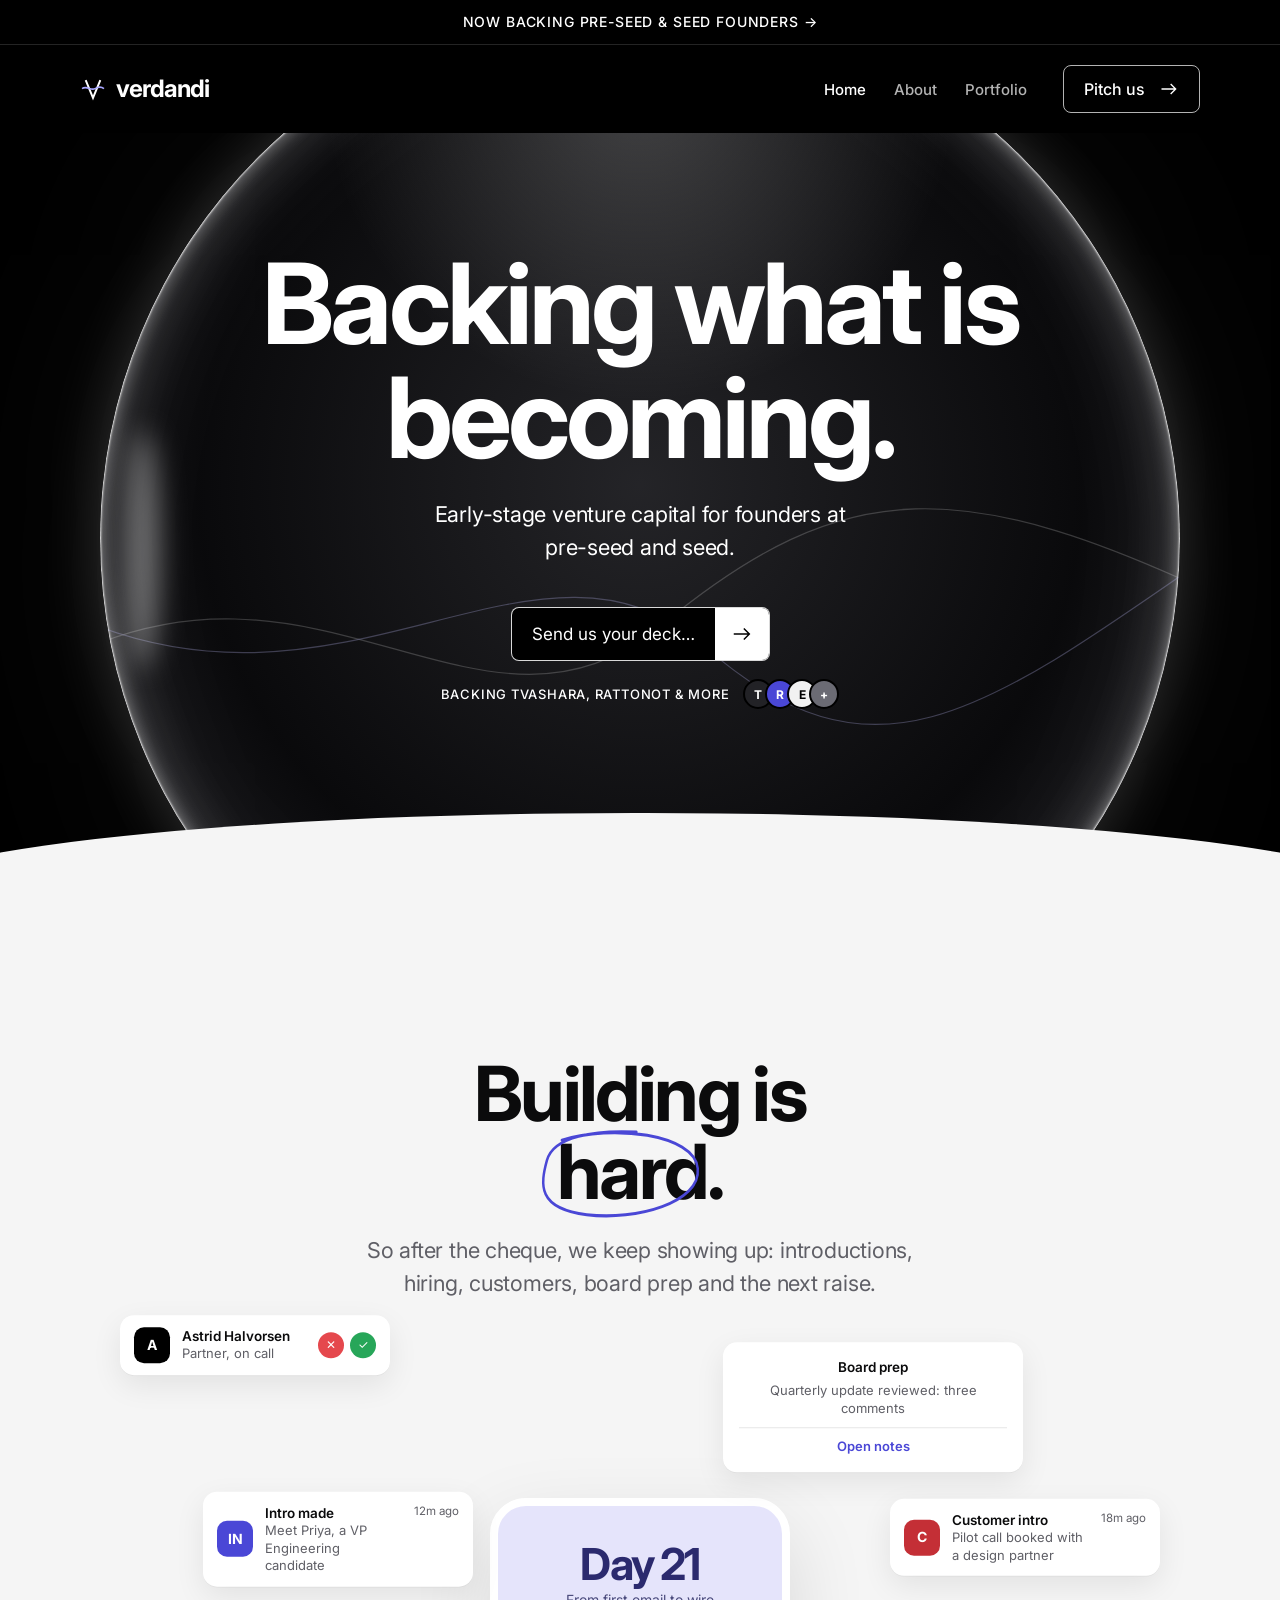
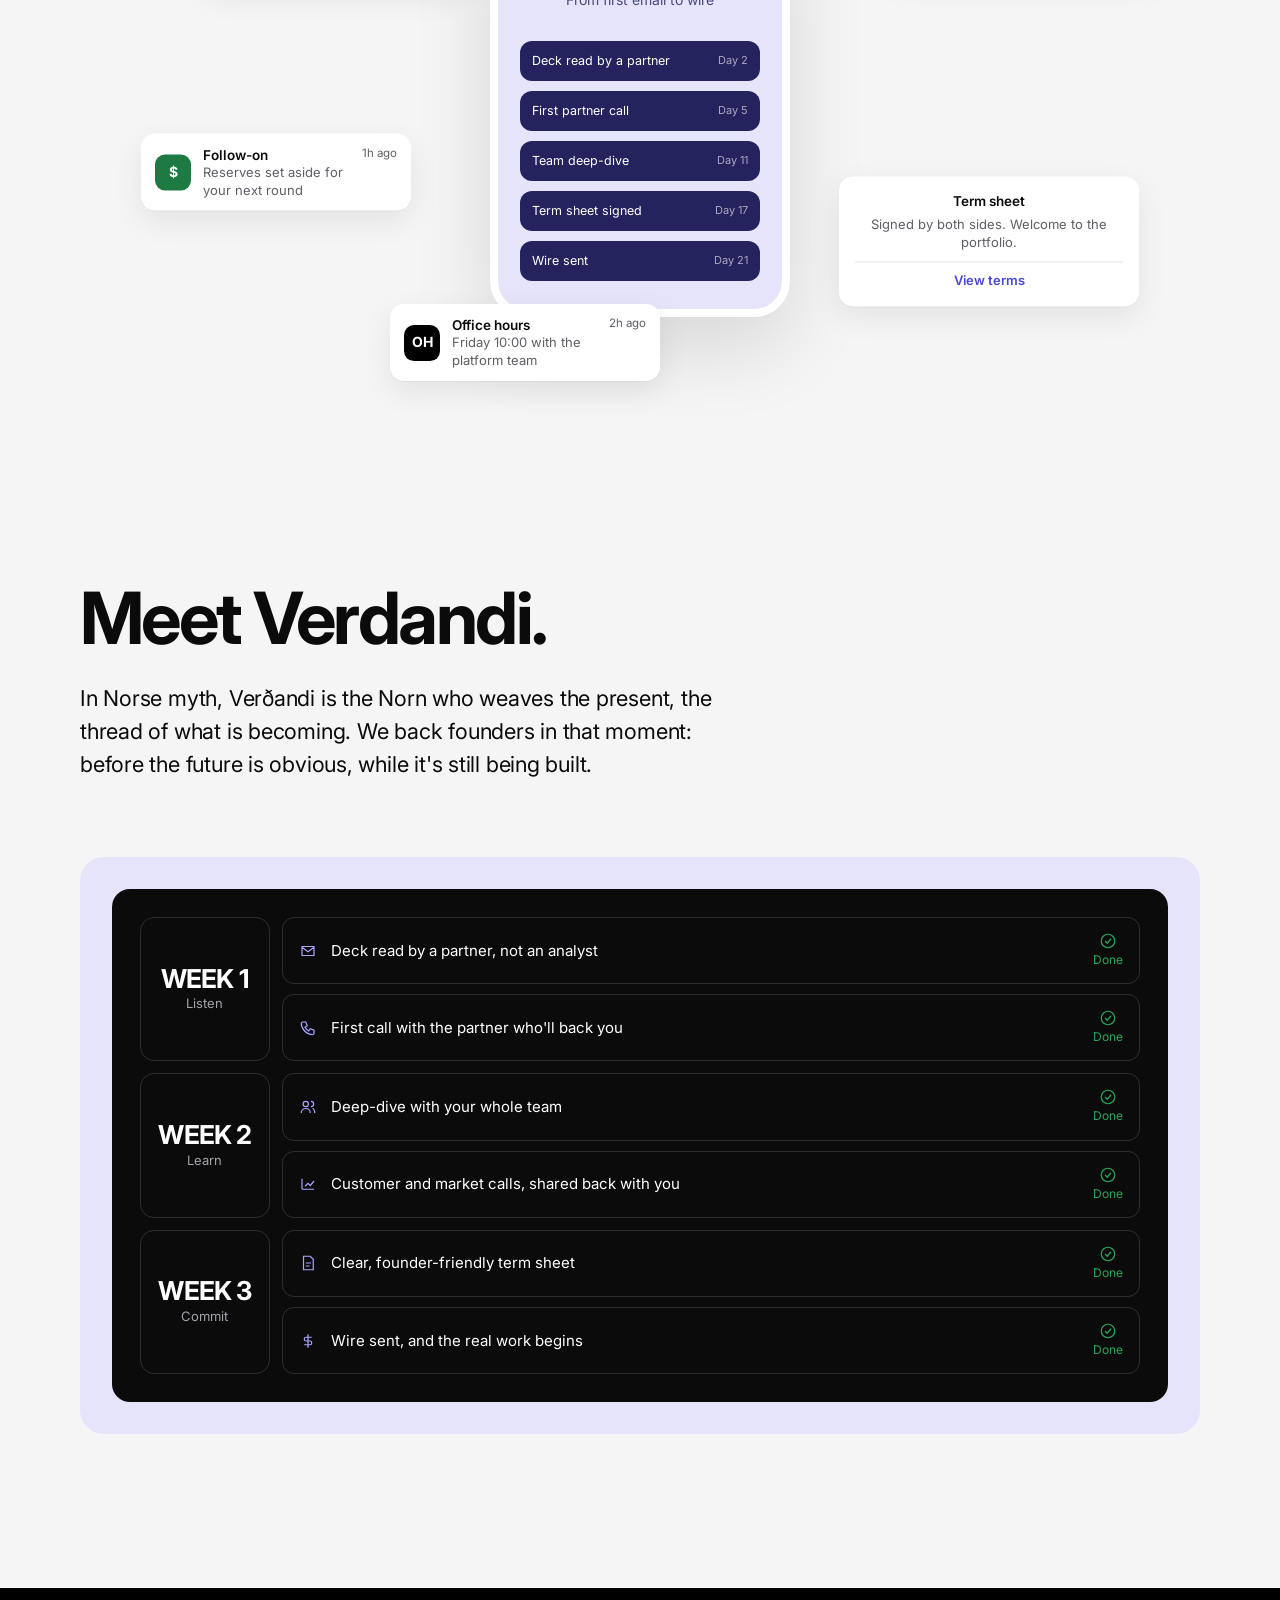
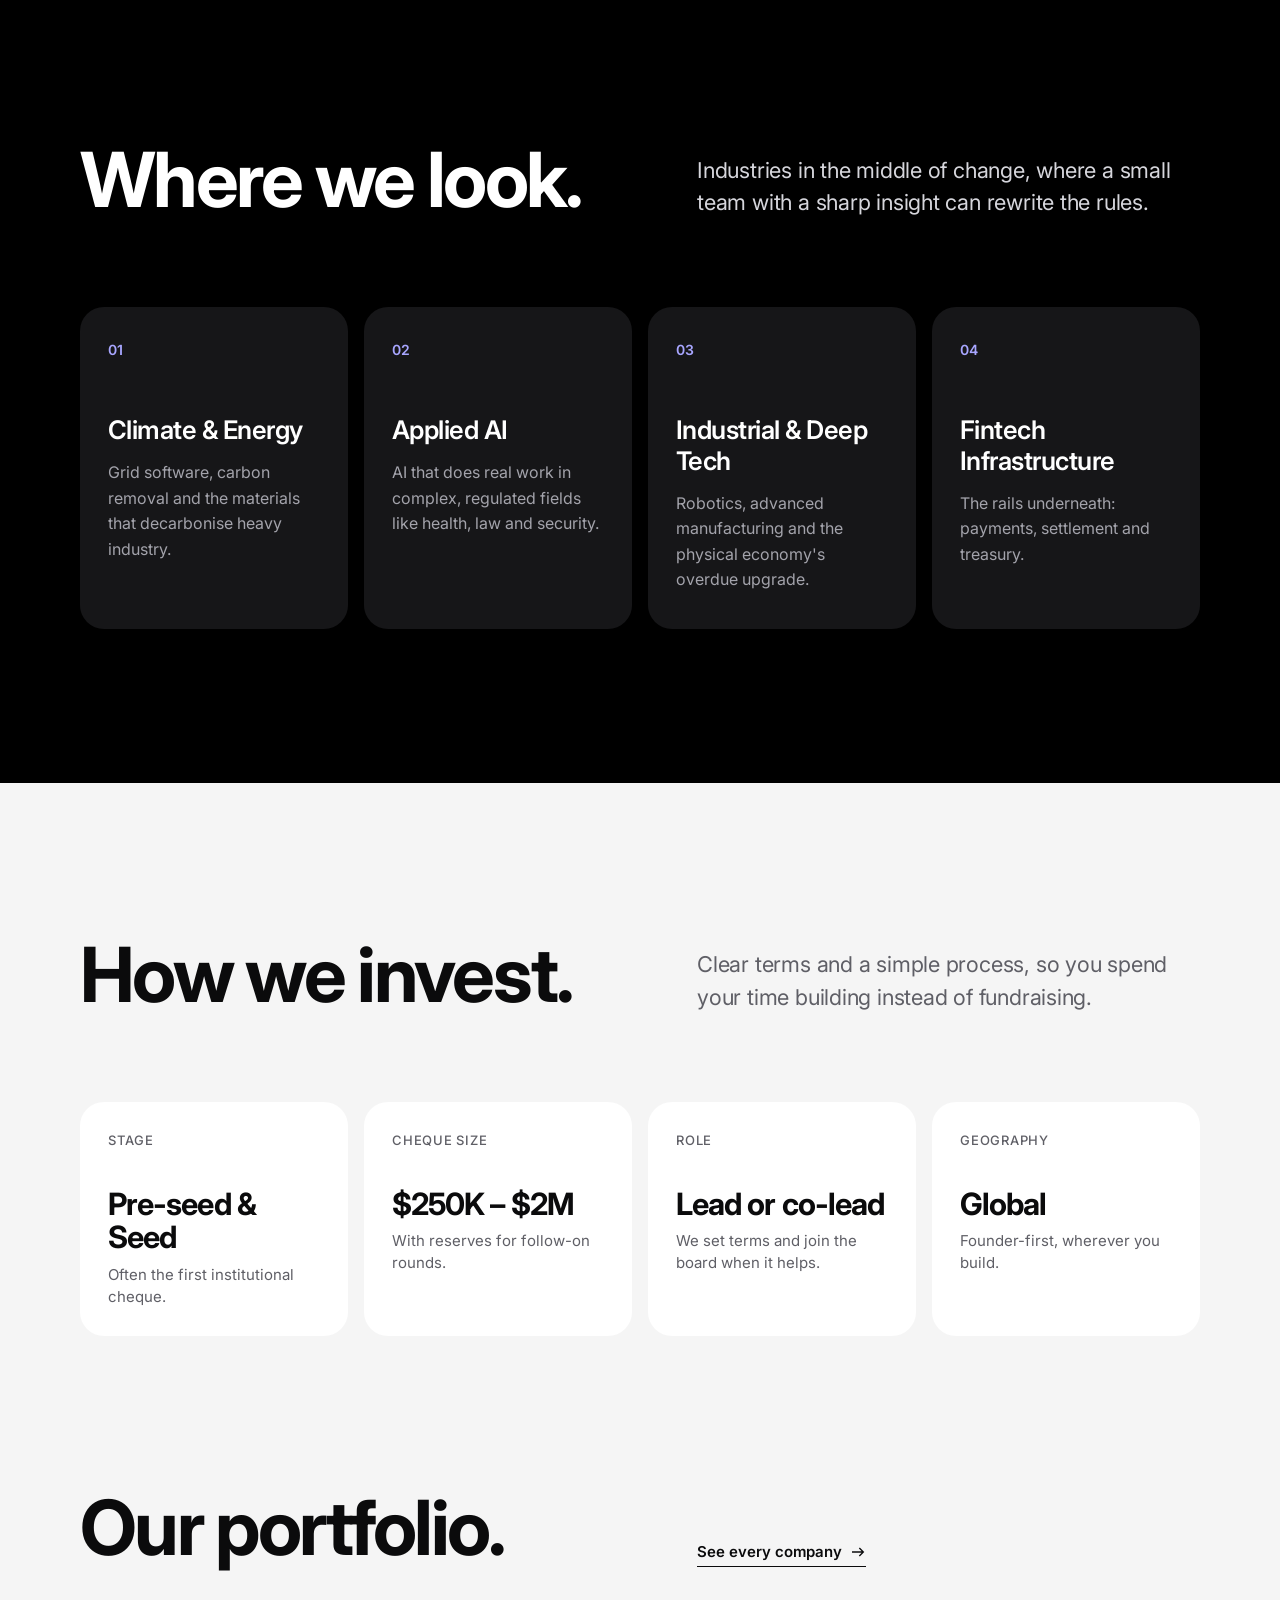
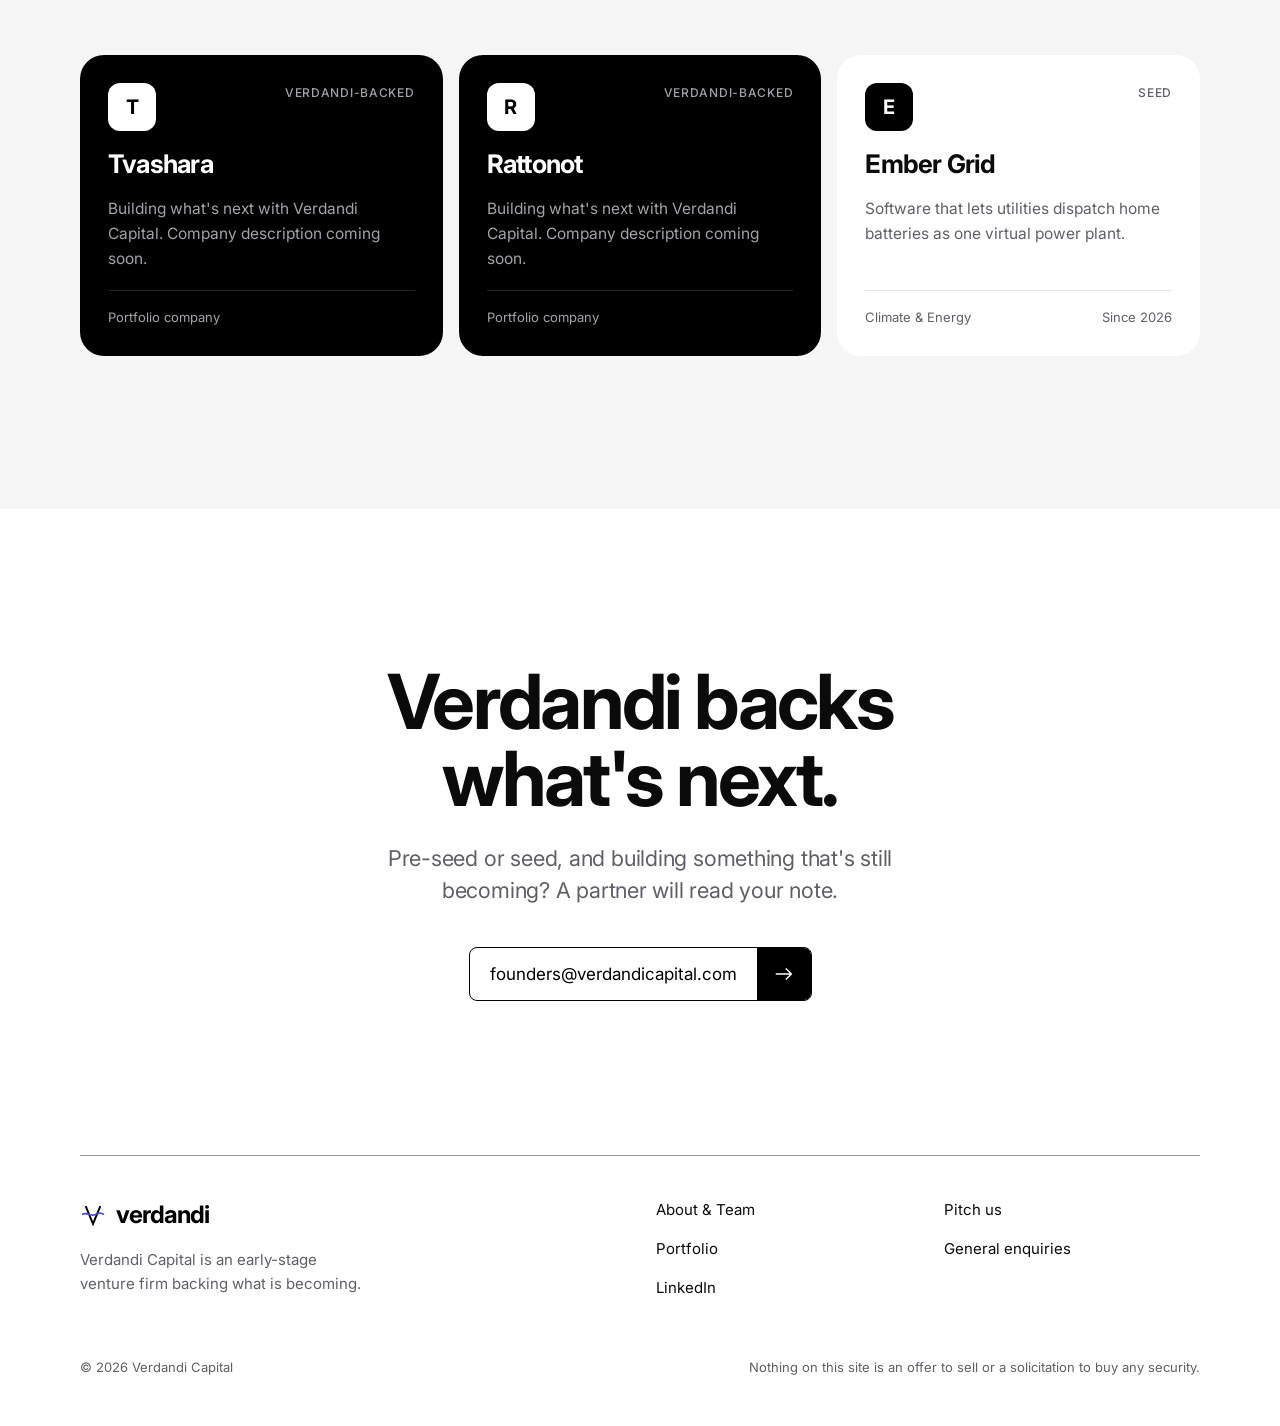
==== index.html @ 4630e3b5 "Add Verdandi Capital website Static three-page site (Home, About & Team, Portfolio) in plain HTML/CS" ====
<!doctype html>
<html lang="en" class="no-js">
<head>
  <meta charset="utf-8">
  <meta name="viewport" content="width=device-width, initial-scale=1">
  <title>Verdandi Capital — Backing what is becoming</title>
  <meta name="description" content="Verdandi Capital is an early-stage venture firm partnering with founders at pre-seed and seed.">
  <meta name="theme-color" content="#000000">
  <meta property="og:title" content="Verdandi Capital">
  <meta property="og:description" content="Backing what is becoming. Early-stage venture capital.">
  <link rel="icon" href="assets/img/favicon.svg" type="image/svg+xml">
  <link rel="preconnect" href="https://fonts.googleapis.com">
  <link rel="preconnect" href="https://fonts.gstatic.com" crossorigin>
  <link href="https://fonts.googleapis.com/css2?family=Inter:wght@400;500;600;700&display=swap" rel="stylesheet">
  <link rel="stylesheet" href="assets/css/styles.css">
</head>
<body class="page-dark">
  <a class="skip-link" href="#main">Skip to content</a>
  <a class="announce" href="mailto:founders@verdandicapital.com">Now backing pre-seed &amp; seed founders →</a>

  <header class="site-header">
    <div class="container header-inner">
      <a class="brand" href="index.html" aria-label="Verdandi Capital home">
        <svg class="brand-mark" viewBox="0 0 32 32" fill="none" aria-hidden="true"><path d="M7 5 16 27 25 5" stroke="currentColor" stroke-width="2.4"/><path d="M2.5 15.5c6-4 11 3 16 0s8.5-2 11 0" stroke="#a8a6ff" stroke-width="2"/></svg>
        verdandi
      </a>
      <button class="nav-toggle" aria-label="Menu" aria-expanded="false" aria-controls="site-nav"><span></span><span></span></button>
      <nav class="nav" id="site-nav" aria-label="Primary">
        <ul class="nav-links">
          <li><a href="index.html" aria-current="page">Home</a></li>
          <li><a href="about.html">About</a></li>
          <li><a href="portfolio.html">Portfolio</a></li>
        </ul>
        <a class="btn btn-outline" href="mailto:founders@verdandicapital.com">Pitch us
          <svg viewBox="0 0 24 24" fill="none" aria-hidden="true"><path d="M3 12h17M14 6l6 6-6 6" stroke="currentColor" stroke-width="1.6"/></svg></a>
      </nav>
    </div>
  </header>

  <main id="main">
    <!-- Hero -->
    <section class="hero">
      <div class="orb" aria-hidden="true">
        <svg class="orb-threads" viewBox="0 0 100 100" preserveAspectRatio="none">
          <path d="M-5 62C20 48 35 72 52 58S80 44 105 56"/>
          <path d="M-5 56C22 70 40 46 56 60S82 66 105 50"/>
        </svg>
      </div>
      <div class="container">
        <h1 class="rise">Backing what is becoming.</h1>
        <p class="lede rise d1">Early-stage venture capital for founders at pre-seed and seed.</p>
        <div class="hero-cta rise d2">
          <a class="field-cta" href="mailto:founders@verdandicapital.com">
            <span>Send us your deck…</span>
            <i><svg viewBox="0 0 24 24" fill="none" aria-hidden="true"><path d="M3 12h17M14 6l6 6-6 6" stroke="currentColor" stroke-width="1.6"/></svg></i>
          </a>
          <a class="backers" href="portfolio.html">
            Backing Tvashara, Rattonot &amp; more
            <span class="avatars" aria-hidden="true"><span>T</span><span>R</span><span>E</span><span>+</span></span>
          </a>
        </div>
      </div>
      <div class="curve" aria-hidden="true"></div>
    </section>

    <!-- Floating cards -->
    <section class="section" aria-labelledby="hard">
      <div class="container">
        <div class="section-head center">
          <h2 id="hard" class="reveal">Building is<br><span class="scribble">hard.<svg viewBox="0 0 200 100" preserveAspectRatio="none" aria-hidden="true"><path d="M30 18C90 2 190 12 194 46S120 98 60 92 4 62 12 38 70 8 120 10"/></svg></span></h2>
          <p class="lede reveal" data-delay="1">So after the cheque, we keep showing up: introductions, hiring, customers, board prep and the next raise.</p>
        </div>

        <div class="collage">
          <div class="collage-core reveal" aria-label="From first email to wire in about three weeks">
            <div class="core-top"><b>Day 21</b><small>From first email to wire</small></div>
            <div class="core-row">Deck read by a partner <em>Day 2</em></div>
            <div class="core-row">First partner call <em>Day 5</em></div>
            <div class="core-row">Team deep-dive <em>Day 11</em></div>
            <div class="core-row">Term sheet signed <em>Day 17</em></div>
            <div class="core-row">Wire sent <em>Day 21</em></div>
          </div>

          <div class="note n1" data-depth=".5"><span class="ico">A</span><div><b>Astrid Halvorsen</b><span>Partner, on call</span></div><span class="act" aria-hidden="true"><i>✕</i><i>✓</i></span></div>
          <div class="note n2 is-wide" data-depth=".2"><b>Board prep</b><span>Quarterly update reviewed: three comments</span><a href="#" tabindex="-1">Open notes</a></div>
          <div class="note n3" data-depth=".65"><span class="ico" style="background:var(--indigo)">IN</span><div><b>Intro made</b><span>Meet Priya, a VP Engineering candidate</span></div><time>12m ago</time></div>
          <div class="note n4" data-depth=".35"><span class="ico" style="background:#c42f36">C</span><div><b>Customer intro</b><span>Pilot call booked with a design partner</span></div><time>18m ago</time></div>
          <div class="note n5" data-depth=".7"><span class="ico" style="background:#1d7a43">$</span><div><b>Follow-on</b><span>Reserves set aside for your next round</span></div><time>1h ago</time></div>
          <div class="note n6 is-wide" data-depth=".45"><b>Term sheet</b><span>Signed by both sides. Welcome to the portfolio.</span><a href="#" tabindex="-1">View terms</a></div>
          <div class="note n7" data-depth=".25"><span class="ico">OH</span><div><b>Office hours</b><span>Friday 10:00 with the platform team</span></div><time>2h ago</time></div>
        </div>
      </div>
    </section>

    <!-- Mission + process -->
    <section class="section mission" style="padding-top:0">
      <div class="container">
        <h2 class="reveal">Meet Verdandi.</h2>
        <p class="lede reveal" data-delay="1">In Norse myth, Verðandi is the Norn who weaves the present, the thread of what is becoming. We back founders in that moment: before the future is obvious, while it's still being built.</p>

        <div class="board-wrap reveal">
          <div class="board" role="list" aria-label="Our three-week investment process">
            <div class="week" role="listitem">
              <div class="week-tag"><b>WEEK 1</b><span>Listen</span></div>
              <div class="week-rows">
                <div class="task"><svg viewBox="0 0 24 24" fill="none" aria-hidden="true"><path d="M4 6h16v12H4zM4 7l8 6 8-6" stroke="currentColor" stroke-width="1.6"/></svg>Deck read by a partner, not an analyst<span class="done"><svg viewBox="0 0 24 24" fill="none" aria-hidden="true"><circle cx="12" cy="12" r="9" stroke="currentColor" stroke-width="1.6"/><path d="m8 12 3 3 5-6" stroke="currentColor" stroke-width="1.6"/></svg>Done</span></div>
                <div class="task"><svg viewBox="0 0 24 24" fill="none" aria-hidden="true"><path d="M5 4h4l2 5-3 2a11 11 0 0 0 5 5l2-3 5 2v4a2 2 0 0 1-2 2A16 16 0 0 1 3 6a2 2 0 0 1 2-2" stroke="currentColor" stroke-width="1.6"/></svg>First call with the partner who'll back you<span class="done"><svg viewBox="0 0 24 24" fill="none" aria-hidden="true"><circle cx="12" cy="12" r="9" stroke="currentColor" stroke-width="1.6"/><path d="m8 12 3 3 5-6" stroke="currentColor" stroke-width="1.6"/></svg>Done</span></div>
              </div>
            </div>
            <div class="week" role="listitem">
              <div class="week-tag"><b>WEEK 2</b><span>Learn</span></div>
              <div class="week-rows">
                <div class="task"><svg viewBox="0 0 24 24" fill="none" aria-hidden="true"><circle cx="9" cy="8" r="3.5" stroke="currentColor" stroke-width="1.6"/><path d="M3 20c0-3.5 2.7-6 6-6s6 2.5 6 6M16 4.5a3.5 3.5 0 0 1 0 7M18 14c2 .6 3 2.8 3 6" stroke="currentColor" stroke-width="1.6"/></svg>Deep-dive with your whole team<span class="done"><svg viewBox="0 0 24 24" fill="none" aria-hidden="true"><circle cx="12" cy="12" r="9" stroke="currentColor" stroke-width="1.6"/><path d="m8 12 3 3 5-6" stroke="currentColor" stroke-width="1.6"/></svg>Done</span></div>
                <div class="task"><svg viewBox="0 0 24 24" fill="none" aria-hidden="true"><path d="M4 19V5M4 19h16M8 15l4-4 3 3 5-6" stroke="currentColor" stroke-width="1.6"/></svg>Customer and market calls, shared back with you<span class="done"><svg viewBox="0 0 24 24" fill="none" aria-hidden="true"><circle cx="12" cy="12" r="9" stroke="currentColor" stroke-width="1.6"/><path d="m8 12 3 3 5-6" stroke="currentColor" stroke-width="1.6"/></svg>Done</span></div>
              </div>
            </div>
            <div class="week" role="listitem">
              <div class="week-tag"><b>WEEK 3</b><span>Commit</span></div>
              <div class="week-rows">
                <div class="task"><svg viewBox="0 0 24 24" fill="none" aria-hidden="true"><path d="M6 3h9l4 4v14H6zM9 12h7M9 16h5" stroke="currentColor" stroke-width="1.6"/></svg>Clear, founder-friendly term sheet<span class="done"><svg viewBox="0 0 24 24" fill="none" aria-hidden="true"><circle cx="12" cy="12" r="9" stroke="currentColor" stroke-width="1.6"/><path d="m8 12 3 3 5-6" stroke="currentColor" stroke-width="1.6"/></svg>Done</span></div>
                <div class="task"><svg viewBox="0 0 24 24" fill="none" aria-hidden="true"><path d="M12 3v18M17 7H9.5a2.5 2.5 0 0 0 0 5h5a2.5 2.5 0 0 1 0 5H7" stroke="currentColor" stroke-width="1.6"/></svg>Wire sent, and the real work begins<span class="done"><svg viewBox="0 0 24 24" fill="none" aria-hidden="true"><circle cx="12" cy="12" r="9" stroke="currentColor" stroke-width="1.6"/><path d="m8 12 3 3 5-6" stroke="currentColor" stroke-width="1.6"/></svg>Done</span></div>
              </div>
            </div>
          </div>
        </div>
      </div>
    </section>

    <!-- Focus areas -->
    <section class="section on-dark">
      <div class="container">
        <div class="section-head split">
          <h2 class="reveal">Where we look.</h2>
          <p class="lede reveal" data-delay="1">Industries in the middle of change, where a small team with a sharp insight can rewrite the rules.</p>
        </div>
        <div class="cards four">
          <article class="card reveal"><span class="num">01</span><h3>Climate &amp; Energy</h3><p>Grid software, carbon removal and the materials that decarbonise heavy industry.</p></article>
          <article class="card reveal" data-delay="1"><span class="num">02</span><h3>Applied AI</h3><p>AI that does real work in complex, regulated fields like health, law and security.</p></article>
          <article class="card reveal" data-delay="2"><span class="num">03</span><h3>Industrial &amp; Deep Tech</h3><p>Robotics, advanced manufacturing and the physical economy's overdue upgrade.</p></article>
          <article class="card reveal" data-delay="3"><span class="num">04</span><h3>Fintech Infrastructure</h3><p>The rails underneath: payments, settlement and treasury.</p></article>
        </div>
      </div>
    </section>

    <!-- Terms -->
    <section class="section">
      <div class="container">
        <div class="section-head split">
          <h2 class="reveal">How we invest.</h2>
          <p class="lede reveal" data-delay="1">Clear terms and a simple process, so you spend your time building instead of fundraising.</p>
        </div>
        <!-- PLACEHOLDER: confirm stage, cheque size, role and geography with the client -->
        <dl class="terms">
          <div class="term reveal"><dt>Stage</dt><dd>Pre-seed &amp; Seed<small>Often the first institutional cheque.</small></dd></div>
          <div class="term reveal" data-delay="1"><dt>Cheque size</dt><dd>$250K – $2M<small>With reserves for follow-on rounds.</small></dd></div>
          <div class="term reveal" data-delay="2"><dt>Role</dt><dd>Lead or co-lead<small>We set terms and join the board when it helps.</small></dd></div>
          <div class="term reveal" data-delay="3"><dt>Geography</dt><dd>Global<small>Founder-first, wherever you build.</small></dd></div>
        </dl>
      </div>
    </section>

    <!-- Portfolio teaser -->
    <section class="section" style="padding-top:0">
      <div class="container">
        <div class="section-head split">
          <h2 class="reveal">Our portfolio.</h2>
          <div class="reveal" data-delay="1"><a class="text-link" href="portfolio.html">See every company
            <svg viewBox="0 0 24 24" fill="none" aria-hidden="true"><path d="M3 12h17M14 6l6 6-6 6" stroke="currentColor" stroke-width="2"/></svg></a></div>
        </div>
        <div class="portfolio-grid reveal" data-portfolio data-limit="3"></div>
      </div>
    </section>

    <!-- Final CTA -->
    <section class="section final on-white">
      <div class="container">
        <h2 class="reveal">Verdandi backs what's next.</h2>
        <p class="lede reveal" data-delay="1">Pre-seed or seed, and building something that's still becoming? A partner will read your note.</p>
        <div class="reveal" data-delay="2">
          <a class="field-cta is-light" href="mailto:founders@verdandicapital.com">
            <span>founders@verdandicapital.com</span>
            <i><svg viewBox="0 0 24 24" fill="none" aria-hidden="true"><path d="M3 12h17M14 6l6 6-6 6" stroke="currentColor" stroke-width="1.6"/></svg></i>
          </a>
        </div>
      </div>
    </section>
  </main>

  <footer class="site-footer on-white" style="background:var(--white)">
    <div class="container">
      <div class="footer-inner">
        <div>
          <a class="brand" href="index.html" aria-label="Verdandi Capital home">
            <svg class="brand-mark" viewBox="0 0 32 32" fill="none" aria-hidden="true"><path d="M7 5 16 27 25 5" stroke="currentColor" stroke-width="2.4"/><path d="M2.5 15.5c6-4 11 3 16 0s8.5-2 11 0" stroke="#4a47d6" stroke-width="2"/></svg>
            verdandi
          </a>
          <p>Verdandi Capital is an early-stage venture firm backing what is becoming.</p>
        </div>
        <ul class="footer-links">
          <li><a href="about.html">About &amp; Team</a></li>
          <li><a href="mailto:founders@verdandicapital.com">Pitch us</a></li>
          <li><a href="portfolio.html">Portfolio</a></li>
          <li><a href="mailto:hello@verdandicapital.com">General enquiries</a></li>
          <li><a href="#" rel="noopener">LinkedIn</a></li>
        </ul>
        <div class="footer-legal">
          <span>© <span data-year>2026</span> Verdandi Capital</span>
          <span>Nothing on this site is an offer to sell or a solicitation to buy any security.</span>
        </div>
      </div>
    </div>
  </footer>

  <script src="assets/js/main.js"></script>
</body>
</html>
---- assets/css/styles.css ----
/* ==========================================================================
   Verdandi Capital — styles
   Direction: monochrome, bold sans, glowing orb hero, soft grey sections
   ========================================================================== */

:root {
  --black: #000;
  --ink: #0b0b0c;
  --ink-2: #161618;
  --ink-3: #222226;
  --white: #fff;
  --grey: #f5f5f5;
  --grey-2: #ebebeb;
  --lavender: #e5e4fb;
  --indigo: #4a47d6;
  --green: #27a659;
  --text: #0b0b0c;
  --muted: #5f5f66;
  --muted-light: #a3a3ab;
  --line: rgba(0, 0, 0, 0.1);
  --line-dark: rgba(255, 255, 255, 0.14);

  --font: "Inter", system-ui, -apple-system, "Segoe UI", sans-serif;

  --container: 1200px;
  --gutter: clamp(16px, 4vw, 40px);
  --section: clamp(88px, 12vw, 160px);
  --radius: 8px;
  --radius-lg: 24px;
  --ease: cubic-bezier(0.22, 1, 0.36, 1);
}

*, *::before, *::after { box-sizing: border-box; }
html { -webkit-text-size-adjust: 100%; }
body {
  margin: 0;
  background: var(--grey);
  color: var(--text);
  font-family: var(--font);
  font-size: 17px;
  line-height: 1.6;
  -webkit-font-smoothing: antialiased;
  overflow-x: hidden;
}
img, svg { display: block; max-width: 100%; }
a { color: inherit; text-decoration: none; }
button { font: inherit; color: inherit; background: none; border: 0; cursor: pointer; }
:focus-visible { outline: 2px solid var(--indigo); outline-offset: 3px; }
.on-dark :focus-visible { outline-color: var(--white); }

.skip-link {
  position: absolute; left: 16px; top: -60px; z-index: 100;
  background: var(--white); color: var(--black); padding: 10px 16px; border-radius: var(--radius);
  transition: top .2s;
}
.skip-link:focus { top: 16px; }

.container { width: 100%; max-width: var(--container); margin-inline: auto; padding-inline: var(--gutter); }

/* ---------- Type ---------- */

h1, h2, h3, h4 { margin: 0; font-weight: 700; letter-spacing: -0.035em; line-height: 1.02; }
h1 { font-size: clamp(3rem, 8vw, 6rem); }
h2 { font-size: clamp(2.5rem, 6vw, 4.75rem); }
h3 { font-size: clamp(1.35rem, 2vw, 1.6rem); letter-spacing: -0.02em; line-height: 1.2; font-weight: 600; }
p { margin: 0; }
.lede { font-size: clamp(1.1rem, 1.7vw, 1.4rem); line-height: 1.5; color: var(--muted); max-width: 40ch; letter-spacing: -0.01em; }
.on-dark .lede { color: #d6d6dc; }
.label { font-size: 13px; font-weight: 500; letter-spacing: .08em; text-transform: uppercase; color: var(--muted); }
.on-dark .label { color: var(--muted-light); }

/* hand-drawn scribble around a word */
.scribble { position: relative; display: inline-block; }
.scribble svg {
  position: absolute; left: -12%; top: -14%; width: 124%; height: 130%;
  overflow: visible; pointer-events: none;
}
.scribble path {
  fill: none; stroke: var(--indigo); stroke-width: 3; stroke-linecap: round;
  stroke-dasharray: 900; stroke-dashoffset: 900;
  transition: stroke-dashoffset 1.6s var(--ease) .3s;
}
.is-visible .scribble path, .scribble.is-visible path { stroke-dashoffset: 0; }

/* ---------- Buttons ---------- */

.btn {
  display: inline-flex; align-items: center; gap: 14px;
  height: 48px; padding: 0 20px;
  font-size: 16px; font-weight: 500;
  border: 1px solid transparent; border-radius: var(--radius);
  transition: background .25s var(--ease), color .25s var(--ease), border-color .25s var(--ease), transform .2s var(--ease);
}
.btn svg { width: 20px; height: 20px; transition: transform .3s var(--ease); }
.btn:hover svg { transform: translateX(3px); }
.btn:active { transform: scale(0.97); }
.btn-outline { border-color: rgba(255,255,255,.7); color: var(--white); }
.btn-outline:hover { background: var(--white); color: var(--black); }
.btn-dark { background: var(--black); color: var(--white); }
.btn-dark:hover { background: var(--ink-3); }
.btn-light { background: var(--white); color: var(--black); }
.btn-light:hover { background: var(--grey-2); }

/* Input-style CTA (field + square arrow button) */
.field-cta {
  display: inline-flex; align-items: stretch; height: 54px;
  border: 1px solid rgba(255,255,255,.85); border-radius: var(--radius); overflow: hidden;
  background: var(--black); color: var(--white);
  max-width: 100%;
  transition: border-color .25s;
}
.field-cta span { display: flex; align-items: center; padding: 0 20px; font-size: 17px; white-space: nowrap; overflow: hidden; text-overflow: ellipsis; }
.field-cta i { display: grid; place-items: center; width: 54px; flex: none; background: var(--white); color: var(--black); transition: background .25s; }
.field-cta i svg { width: 22px; height: 22px; transition: transform .3s var(--ease); }
.field-cta:hover i svg { transform: translateX(3px); }
.field-cta.is-light { background: var(--white); color: var(--black); border-color: var(--black); }
.field-cta.is-light i { background: var(--black); color: var(--white); }

/* ---------- Announcement + header ---------- */

.announce {
  display: block; background: var(--black); color: var(--white);
  text-align: center; padding: 11px 16px;
  font-size: 14px; font-weight: 500; letter-spacing: .06em; text-transform: uppercase;
  border-bottom: 1px solid var(--line-dark);
}
@media (max-width: 480px) { .announce { font-size: 11.5px; letter-spacing: .04em; } }
.announce:hover { text-decoration: underline; text-underline-offset: 3px; }

.site-header { position: sticky; top: 0; z-index: 50; color: var(--white); background: var(--black); }
.site-header::before {
  content: ""; position: absolute; inset: 0; z-index: -2;
  background: rgba(0,0,0,.88);
  -webkit-backdrop-filter: blur(14px); backdrop-filter: blur(14px);
  opacity: 0; transition: opacity .3s;
}
.site-header.is-scrolled::before { opacity: 1; }
.header-inner { display: flex; align-items: center; justify-content: space-between; height: 88px; transition: height .3s var(--ease); }
.is-scrolled .header-inner { height: 68px; }

.brand { display: inline-flex; align-items: center; gap: 10px; font-weight: 700; font-size: 24px; letter-spacing: -0.04em; }
.brand-mark { width: 26px; height: 26px; }

.nav { display: flex; align-items: center; gap: 36px; }
.nav-links { display: flex; gap: 28px; list-style: none; margin: 0; padding: 0; }
.nav-links a { font-size: 15px; font-weight: 500; color: rgba(255,255,255,.7); transition: color .2s; }
.nav-links a:hover, .nav-links a[aria-current="page"] { color: var(--white); }

.nav-toggle { display: none; width: 44px; height: 44px; position: relative; margin-right: -10px; }
.nav-toggle span { position: absolute; left: 11px; right: 11px; height: 1.5px; background: currentColor; transition: transform .35s var(--ease); }
.nav-toggle span:nth-child(1) { top: 17px; }
.nav-toggle span:nth-child(2) { top: 26px; }
.nav-open .nav-toggle span:nth-child(1) { transform: translateY(4.5px) rotate(45deg); }
.nav-open .nav-toggle span:nth-child(2) { transform: translateY(-4.5px) rotate(-45deg); }

@media (max-width: 820px) {
  .nav-toggle { display: block; }
  .nav {
    position: fixed; inset: 0; z-index: -1;
    flex-direction: column; justify-content: center; align-items: flex-start; gap: 40px;
    padding: 100px var(--gutter) 48px; background: var(--black);
    opacity: 0; visibility: hidden; transition: opacity .35s var(--ease), visibility .35s;
  }
  .nav-open .nav { opacity: 1; visibility: visible; }
  .nav-links { flex-direction: column; gap: 14px; }
  .nav-links a { font-size: 44px; font-weight: 700; letter-spacing: -0.04em; color: var(--white); }
  .nav-open { overflow: hidden; }
}

/* ---------- Hero with orb ---------- */

.hero {
  position: relative; isolation: isolate; overflow: hidden;
  background: var(--black); color: var(--white);
  min-height: calc(100svh - 132px);
  display: grid; place-items: center; text-align: center;
  padding: 60px 0 140px;
}
.orb {
  position: absolute; z-index: -1; left: 50%; top: 50%;
  width: min(120vw, 1080px); aspect-ratio: 1; border-radius: 50%;
  transform: translate(-50%, -48%);
  background:
    radial-gradient(circle at 50% 8%, rgba(255,255,255,.22), transparent 28%),
    radial-gradient(circle at 50% 100%, rgba(255,255,255,.35), transparent 22%),
    radial-gradient(circle at 50% 45%, rgba(40,40,44,.9) 0%, rgba(10,10,12,.95) 55%, rgba(30,30,34,.9) 78%, rgba(120,120,128,.55) 96%);
  box-shadow:
    inset 0 0 2px 1px rgba(255,255,255,.9),
    inset 0 0 18px rgba(255,255,255,.45),
    inset 0 0 60px rgba(255,255,255,.22),
    inset 0 0 140px rgba(255,255,255,.08),
    0 0 60px rgba(255,255,255,.18),
    0 0 220px rgba(255,255,255,.06);
  animation: breathe 9s ease-in-out infinite alternate;
}
.orb::before, .orb::after {
  /* rim glints */
  content: ""; position: absolute; border-radius: 50%; filter: blur(14px);
  background: rgba(255,255,255,.75);
}
.orb::before { width: 26%; height: 3%; left: 37%; bottom: 1%; }
.orb::after { width: 3%; height: 22%; left: 2.5%; top: 40%; opacity: .55; }
.orb-threads { position: absolute; inset: 0; border-radius: 50%; overflow: hidden; opacity: .55; }
.orb-threads path { fill: none; stroke: rgba(255,255,255,.35); stroke-width: 1.2; vector-effect: non-scaling-stroke; stroke-dasharray: 1600; stroke-dashoffset: 1600; animation: draw 3.5s var(--ease) .4s forwards; }
.orb-threads path:nth-child(2) { stroke: rgba(196,194,255,.5); animation-delay: .7s; }
@keyframes draw { to { stroke-dashoffset: 0; } }
@keyframes breathe { from { transform: translate(-50%, -48%) scale(1); } to { transform: translate(-50%, -48%) scale(1.035); } }

.hero h1 { font-size: clamp(3.25rem, 9vw, 7rem); max-width: 11ch; margin-inline: auto; }
.hero .lede { margin: 24px auto 0; color: var(--white); max-width: 30ch; }
.hero-cta { margin-top: 44px; display: grid; justify-items: center; gap: 18px; }
.backers { display: flex; align-items: center; gap: 14px; font-size: 13px; font-weight: 500; letter-spacing: .06em; text-transform: uppercase; }
.avatars { display: flex; }
.avatars span {
  width: 30px; height: 30px; border-radius: 50%; margin-left: -8px;
  display: grid; place-items: center; font-size: 12px; font-weight: 700; letter-spacing: 0;
  background: var(--ink-3); color: var(--white); border: 2px solid var(--black);
}
.avatars span:first-child { margin-left: 0; }
.avatars span:nth-child(2) { background: var(--indigo); }
.avatars span:nth-child(3) { background: #f1f1f1; color: var(--black); }
.avatars span:nth-child(4) { background: #6b6b74; }

.curve { position: absolute; left: -10%; right: -10%; bottom: -1px; height: clamp(40px, 7vw, 90px); background: var(--grey); border-radius: 50% 50% 0 0 / 100% 100% 0 0; }

.page-hero { min-height: 0; padding: 120px 0 170px; }
.page-hero .orb { width: min(110vw, 900px); }
.page-hero h1 { font-size: clamp(2.75rem, 7vw, 5.5rem); max-width: 14ch; }

/* ---------- Sections ---------- */

.section { padding-block: var(--section); position: relative; }
.on-dark { background: var(--black); color: var(--white); }
.on-white { background: var(--white); }
.section-head { display: grid; gap: 24px; margin-bottom: clamp(48px, 7vw, 88px); }
.section-head.center { text-align: center; justify-items: center; }
.section-head.split { grid-template-columns: 1.1fr 1fr; align-items: end; gap: 24px 64px; }
@media (max-width: 820px) { .section-head.split { grid-template-columns: 1fr; } }

/* ---------- Floating cards collage ---------- */

.collage { position: relative; height: 640px; max-width: 1040px; margin-inline: auto; }
.collage-core {
  /* centred without transform so the .reveal transform can't fight it */
  position: absolute; inset: 0; margin: auto; height: max-content;
  width: 300px; border-radius: 36px; padding: 28px 22px;
  background: var(--lavender); border: 8px solid var(--white);
  box-shadow: 0 30px 80px rgba(0,0,0,.12);
  display: grid; gap: 10px;
}
.core-top { text-align: center; padding: 8px 0 18px; }
.core-top b { display: block; font-size: 44px; letter-spacing: -0.04em; color: #2b2a6e; line-height: 1; }
.core-top small { color: #4a4a7c; font-size: 14px; }
.core-row {
  display: flex; gap: 10px; align-items: center; padding: 10px 12px; border-radius: 12px;
  background: #24235e; color: var(--white); font-size: 12.5px;
}
.core-row em { font-style: normal; margin-left: auto; opacity: .6; font-size: 11px; }

.note {
  position: absolute; display: flex; align-items: center; gap: 12px;
  width: 270px; padding: 12px 14px; border-radius: 14px;
  background: var(--white); box-shadow: 0 10px 30px rgba(0,0,0,.08), 0 1px 0 rgba(0,0,0,.04);
  font-size: 13px; line-height: 1.35;
  will-change: transform;
}
.note .ico { width: 36px; height: 36px; flex: none; border-radius: 10px; display: grid; place-items: center; font-weight: 700; color: var(--white); background: var(--black); font-size: 14px; }
.note b { display: block; font-weight: 600; font-size: 13.5px; }
.note span { color: var(--muted); }
.note time { margin-left: auto; align-self: flex-start; color: var(--muted); font-size: 11.5px; white-space: nowrap; }
.note.is-wide { width: 300px; flex-direction: column; align-items: stretch; text-align: center; gap: 6px; padding: 16px; }
.note.is-wide a { color: var(--indigo); font-weight: 600; border-top: 1px solid var(--line); padding-top: 10px; margin-top: 4px; }
.note .act { display: flex; gap: 6px; margin-left: auto; }
.note .act i { width: 26px; height: 26px; border-radius: 50%; display: grid; place-items: center; color: var(--white); font-style: normal; font-size: 12px; }
.note .act i:first-child { background: #e5484d; }
.note .act i:last-child { background: var(--green); }

.n1 { left: 0; top: 40px; }
.n2 { left: 58%; top: 0; }
.n3 { left: 8%; top: 250px; }
.n4 { right: 0; top: 190px; }
.n5 { left: 2%; bottom: 60px; }
.n6 { right: 2%; bottom: 20px; }
.n7 { left: 26%; bottom: -10px; }

@media (max-width: 900px) {
  .collage { height: auto; display: grid; gap: 12px; justify-items: center; }
  .collage-core { position: relative; inset: auto; margin: 0 0 12px; }
  .note { position: relative; inset: auto; width: 100%; max-width: 360px; transform: none !important; }
  .note.is-wide { width: 100%; max-width: 360px; }
  .n5, .n6, .n7 { display: none; }
}

/* ---------- Mission + process board ---------- */

.mission h2 { font-size: clamp(2.75rem, 6vw, 4.5rem); }
.mission .lede { margin-top: 28px; max-width: 46ch; color: var(--text); }

.board-wrap { margin-top: clamp(48px, 6vw, 80px); background: var(--lavender); border-radius: var(--radius-lg); padding: clamp(16px, 3vw, 32px); }
.board { background: var(--ink); color: var(--white); border-radius: 18px; padding: clamp(14px, 2.4vw, 28px); display: grid; gap: 12px; }
.week { display: grid; grid-template-columns: 130px 1fr; gap: 12px; }
.week-tag { border: 1px solid var(--line-dark); border-radius: 14px; display: grid; place-content: center; text-align: center; padding: 16px 8px; }
.week-tag b { font-size: 26px; letter-spacing: -0.03em; line-height: 1.1; }
.week-tag span { font-size: 13px; color: var(--muted-light); }
.week-rows { display: grid; gap: 10px; }
.task {
  display: flex; align-items: center; gap: 14px;
  border: 1px solid var(--line-dark); border-radius: 12px; padding: 14px 16px; font-size: 15px;
  opacity: .35; transform: translateY(6px); transition: opacity .6s var(--ease), transform .6s var(--ease);
}
.task svg { width: 18px; height: 18px; color: #a8a6ff; flex: none; }
.task .done { margin-left: auto; display: grid; justify-items: center; color: var(--green); font-size: 12px; }
.task .done svg { color: var(--green); }
.board.is-visible .task { opacity: 1; transform: none; }
.board.is-visible .week:nth-child(2) .task { transition-delay: .25s; }
.board.is-visible .week:nth-child(3) .task { transition-delay: .5s; }
@media (max-width: 600px) {
  .week { grid-template-columns: 1fr; }
  .week-tag { grid-auto-flow: column; gap: 10px; place-content: start; align-items: baseline; padding: 10px 14px; }
  .week-tag b { font-size: 18px; }
}

/* ---------- Pillars / focus cards ---------- */

.cards { display: grid; grid-template-columns: repeat(3, 1fr); gap: 16px; }
.cards.four { grid-template-columns: repeat(4, 1fr); }
.card {
  background: var(--white); border-radius: var(--radius-lg); padding: 32px 28px 36px;
  display: grid; align-content: start; gap: 14px;
  transition: transform .4s var(--ease), box-shadow .4s var(--ease);
}
.card:hover { transform: translateY(-4px); box-shadow: 0 20px 40px rgba(0,0,0,.06); }
.card .num { font-size: 14px; font-weight: 600; color: var(--indigo); }
.card h3 { margin-top: 40px; }
.card p { color: var(--muted); font-size: 16px; }
.on-dark .card { background: var(--ink-2); }
.on-dark .card p { color: var(--muted-light); }
.on-dark .card .num { color: #a8a6ff; }
@media (max-width: 960px) { .cards, .cards.four { grid-template-columns: repeat(2, 1fr); } }
@media (max-width: 560px) { .cards, .cards.four { grid-template-columns: 1fr; } }

.terms { display: grid; grid-template-columns: repeat(4, 1fr); gap: 16px; margin: 0; }
.term { background: var(--white); border-radius: var(--radius-lg); padding: 28px; }
.term dt { font-size: 13px; font-weight: 500; letter-spacing: .06em; text-transform: uppercase; color: var(--muted); margin-bottom: 36px; }
.term dd { margin: 0; font-size: clamp(1.5rem, 2.4vw, 2rem); font-weight: 700; letter-spacing: -0.03em; line-height: 1.1; }
.term dd small { display: block; font-size: 15px; font-weight: 400; letter-spacing: 0; color: var(--muted); margin-top: 10px; line-height: 1.45; }
@media (max-width: 960px) { .terms { grid-template-columns: repeat(2, 1fr); } }
@media (max-width: 520px) { .terms { grid-template-columns: 1fr; } }

/* ---------- Portfolio ---------- */

.filters { display: flex; flex-wrap: wrap; gap: 8px; margin-bottom: 32px; }
.chip { height: 40px; padding: 0 18px; border: 1px solid var(--line); border-radius: 999px; font-size: 14px; font-weight: 500; color: var(--muted); background: var(--white); transition: all .25s var(--ease); }
.chip:hover { color: var(--text); border-color: var(--text); }
.chip[aria-pressed="true"] { background: var(--black); border-color: var(--black); color: var(--white); }

.portfolio-grid { display: grid; grid-template-columns: repeat(3, 1fr); gap: 16px; }
@media (max-width: 960px) { .portfolio-grid { grid-template-columns: repeat(2, 1fr); } }
@media (max-width: 600px) { .portfolio-grid { grid-template-columns: 1fr; } }

.company {
  background: var(--white); border-radius: var(--radius-lg); padding: 28px;
  display: flex; flex-direction: column; gap: 18px; min-height: 280px;
  transition: transform .4s var(--ease), box-shadow .4s var(--ease);
}
.company:hover { transform: translateY(-4px); box-shadow: 0 20px 40px rgba(0,0,0,.07); }
.company.is-hidden { display: none; }
.company.is-featured { background: var(--black); color: var(--white); }
.company.is-featured p, .company.is-featured .company-stage, .company.is-featured .company-meta { color: var(--muted-light); }
.company.is-featured .company-logo { background: var(--white); color: var(--black); }
.company.is-featured .company-meta { border-color: var(--line-dark); }
.company-top { display: flex; justify-content: space-between; align-items: flex-start; gap: 16px; }
.company-logo { width: 48px; height: 48px; border-radius: 12px; display: grid; place-items: center; background: var(--black); color: var(--white); font-weight: 700; font-size: 20px; }
.company-stage { font-size: 12px; font-weight: 500; letter-spacing: .06em; text-transform: uppercase; color: var(--muted); }
.company h3 { font-size: 1.6rem; font-weight: 700; letter-spacing: -0.03em; }
.company p { color: var(--muted); font-size: 15.5px; flex: 1; }
.company-meta { display: flex; justify-content: space-between; gap: 12px; padding-top: 16px; border-top: 1px solid var(--line); font-size: 13px; color: var(--muted); }

.portfolio-foot { display: flex; justify-content: space-between; align-items: center; flex-wrap: wrap; gap: 24px; margin-top: 40px; }
.portfolio-foot p { color: var(--muted); font-size: 15px; max-width: 52ch; }
.text-link { display: inline-flex; align-items: center; gap: 8px; font-weight: 600; font-size: 15px; border-bottom: 1.5px solid currentColor; padding-bottom: 2px; }
.text-link svg { width: 16px; height: 16px; transition: transform .3s var(--ease); }
.text-link:hover svg { transform: translateX(3px); }

/* ---------- About ---------- */

.story { display: grid; grid-template-columns: 1fr 1.1fr; gap: clamp(40px, 7vw, 100px); align-items: start; }
.story-body { display: grid; gap: 22px; font-size: 18px; }
.story-body p:first-child { font-size: clamp(1.25rem, 2vw, 1.5rem); line-height: 1.45; letter-spacing: -0.015em; }
.story-aside { position: sticky; top: 110px; display: grid; gap: 24px; }
@media (max-width: 860px) { .story { grid-template-columns: 1fr; } .story-aside { position: static; } }

.norn-figure { background: var(--white); border-radius: var(--radius-lg); padding: 28px 20px; display: grid; grid-template-columns: repeat(3, 1fr); gap: 12px; text-align: center; }
.norn-figure div { display: grid; gap: 6px; justify-items: center; padding: 12px 4px; border-radius: 14px; }
.norn-figure .is-present { background: var(--lavender); }
.norn-figure .rune { font-size: 30px; line-height: 1; font-family: "Segoe UI Historic", "Noto Sans Runic", serif; }
.norn-figure .is-present .rune { color: var(--indigo); }
.norn-figure b { font-size: 17px; letter-spacing: -0.02em; }
.norn-figure small { font-size: 11px; font-weight: 500; letter-spacing: .08em; text-transform: uppercase; color: var(--muted); }

.team-grid { display: grid; grid-template-columns: repeat(4, 1fr); gap: 16px; }
@media (max-width: 960px) { .team-grid { grid-template-columns: repeat(2, 1fr); } }
@media (max-width: 480px) { .team-grid { grid-template-columns: 1fr; } }
.person { background: var(--white); border-radius: var(--radius-lg); padding: 12px 12px 24px; display: grid; gap: 16px; }
.portrait { aspect-ratio: 1; border-radius: 16px; background: radial-gradient(circle at 50% 30%, #3a3a40, var(--black) 70%); display: grid; place-items: center; overflow: hidden; box-shadow: inset 0 0 30px rgba(255,255,255,.12); }
.portrait span { font-size: 64px; font-weight: 700; letter-spacing: -0.05em; color: var(--white); }
.person > div, .person > p, .person > a { padding-inline: 12px; }
.person h3 { font-size: 1.3rem; }
.person .role { font-size: 13px; color: var(--indigo); font-weight: 500; margin-top: 4px; }
.person p { color: var(--muted); font-size: 15px; }
.person .social { font-size: 14px; font-weight: 500; color: var(--muted); }
.person .social:hover { color: var(--text); }

/* ---------- Quote ---------- */

.quote { max-width: 960px; margin-inline: auto; text-align: center; }
.quote blockquote { margin: 0; font-size: clamp(1.75rem, 4vw, 3rem); font-weight: 600; letter-spacing: -0.03em; line-height: 1.15; }
.quote blockquote span { color: var(--muted-light); }
.quote figcaption { margin-top: 32px; font-size: 14px; color: var(--muted-light); }

/* ---------- Final CTA ---------- */

.final { text-align: center; }
.final h2 { max-width: 14ch; margin-inline: auto; }
.final .lede { margin: 24px auto 40px; }

/* ---------- Footer ---------- */

.site-footer { background: var(--grey); padding: 0 0 48px; }
.footer-inner { border-top: 1px solid rgba(0,0,0,.4); padding-top: 40px; display: grid; grid-template-columns: 1fr 1fr; gap: 32px; }
.site-footer .brand { color: var(--black); }
.site-footer p { color: var(--muted); font-size: 15px; margin-top: 12px; max-width: 32ch; }
.footer-links { display: grid; grid-template-columns: 1fr 1fr; gap: 12px 32px; list-style: none; margin: 0; padding: 0; align-content: start; }
.footer-links a { font-size: 15px; color: var(--text); }
.footer-links a:hover { text-decoration: underline; text-underline-offset: 3px; }
.footer-legal { grid-column: 1 / -1; display: flex; justify-content: space-between; flex-wrap: wrap; gap: 12px; font-size: 13px; color: var(--muted); padding-top: 24px; }
@media (max-width: 640px) { .footer-inner { grid-template-columns: 1fr; } }

/* ---------- Reveal ---------- */

.reveal { opacity: 0; transform: translateY(24px); transition: opacity .9s var(--ease), transform .9s var(--ease); }
.reveal.is-visible { opacity: 1; transform: none; }
.reveal[data-delay="1"] { transition-delay: .1s; }
.reveal[data-delay="2"] { transition-delay: .2s; }
.reveal[data-delay="3"] { transition-delay: .3s; }
.no-js .reveal, .no-js .task { opacity: 1; transform: none; }

.rise { opacity: 0; transform: translateY(28px); animation: rise 1.1s var(--ease) forwards; }
.rise.d1 { animation-delay: .12s; }
.rise.d2 { animation-delay: .24s; }
.rise.d3 { animation-delay: .36s; }
@keyframes rise { to { opacity: 1; transform: none; } }

@media (prefers-reduced-motion: reduce) {
  *, *::before, *::after { animation-duration: .01ms !important; animation-iteration-count: 1 !important; transition-duration: .01ms !important; }
  .reveal, .rise, .task { opacity: 1; transform: none; }
  .orb-threads path, .scribble path { stroke-dashoffset: 0; }
  .note { transform: none !important; }
}
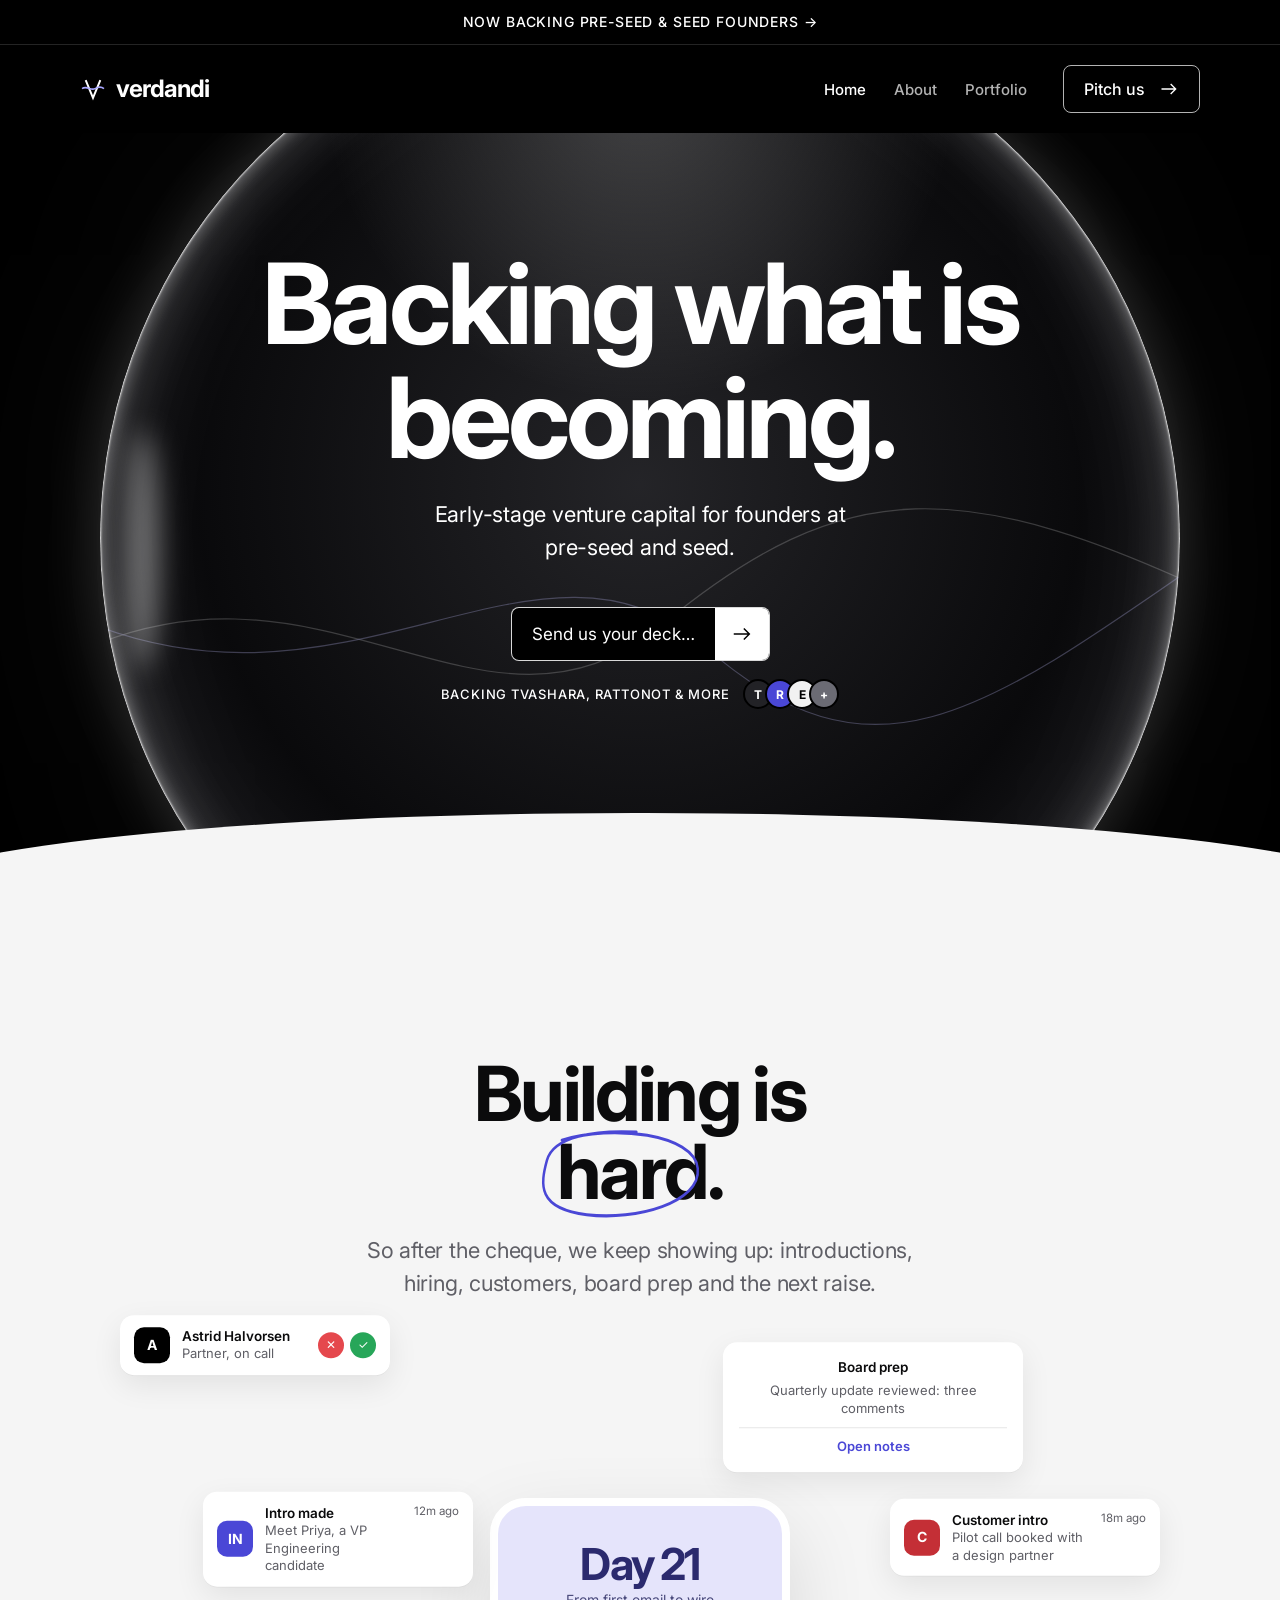
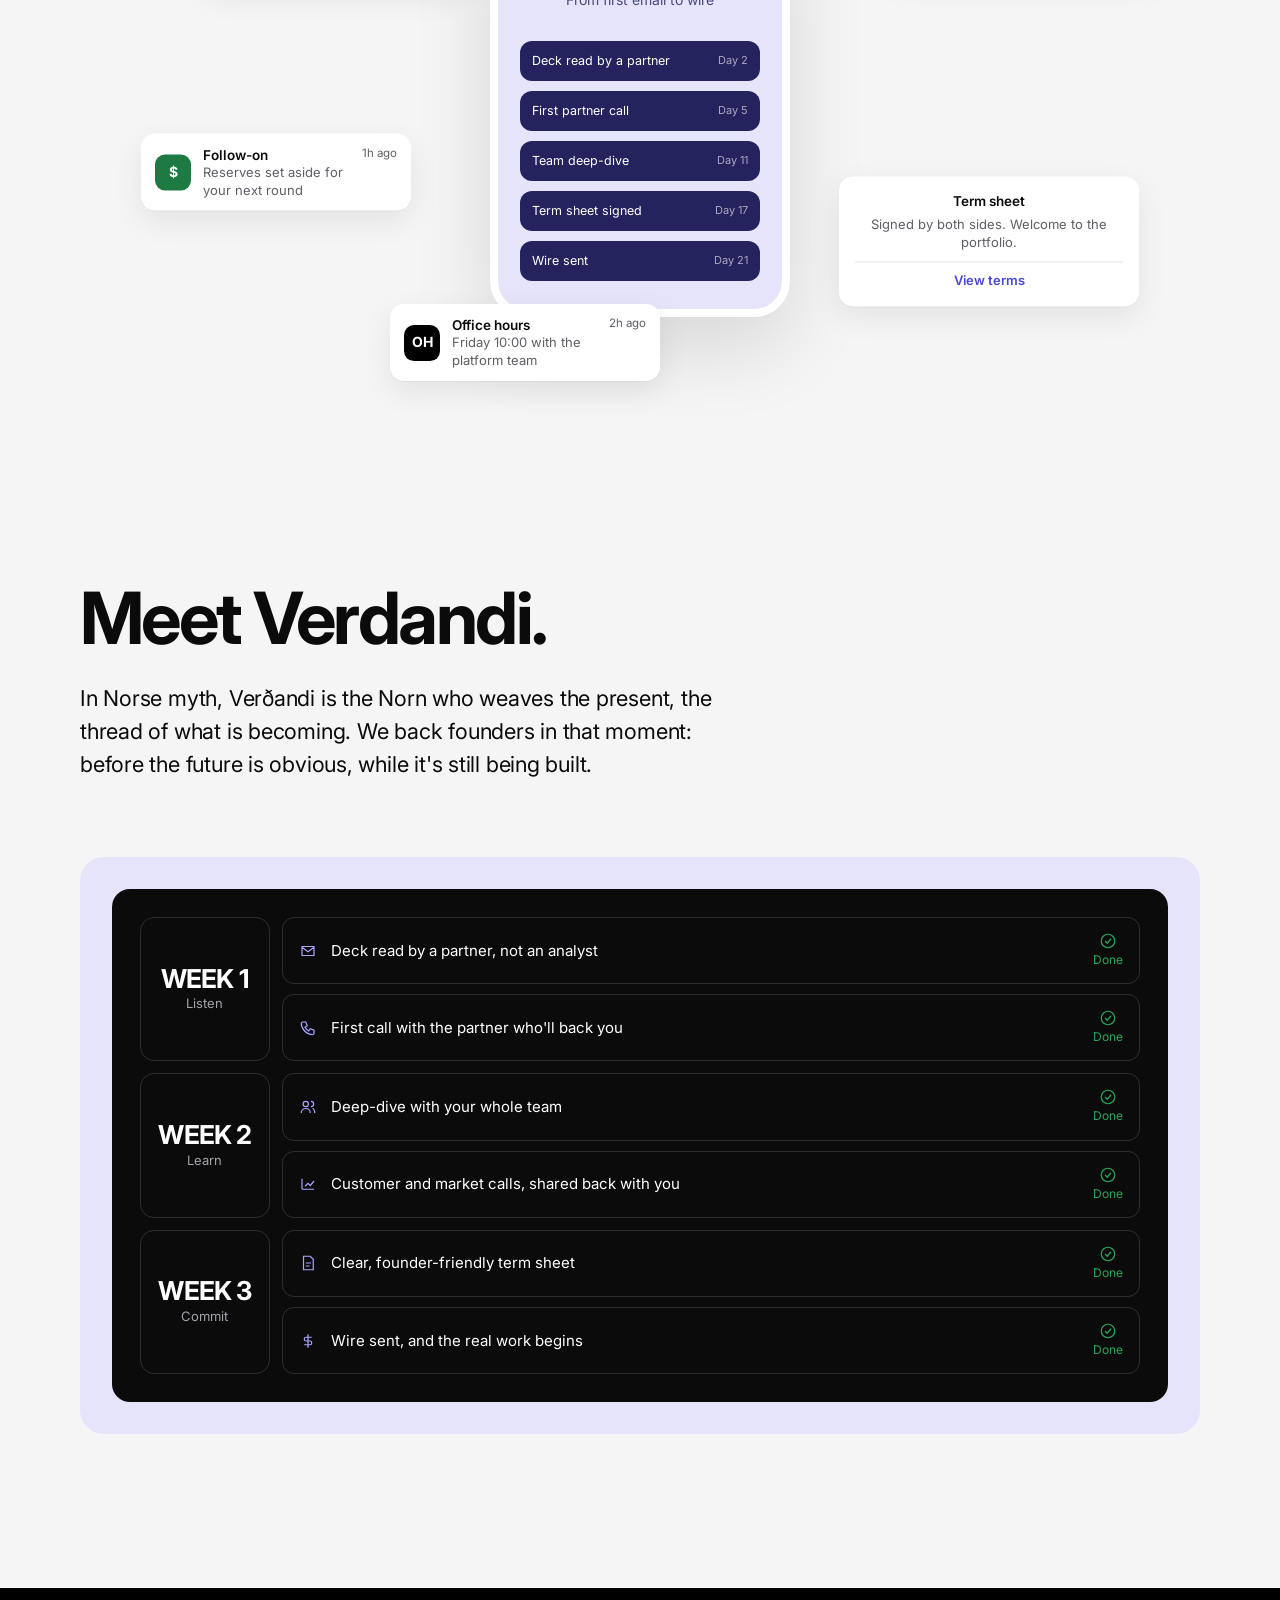
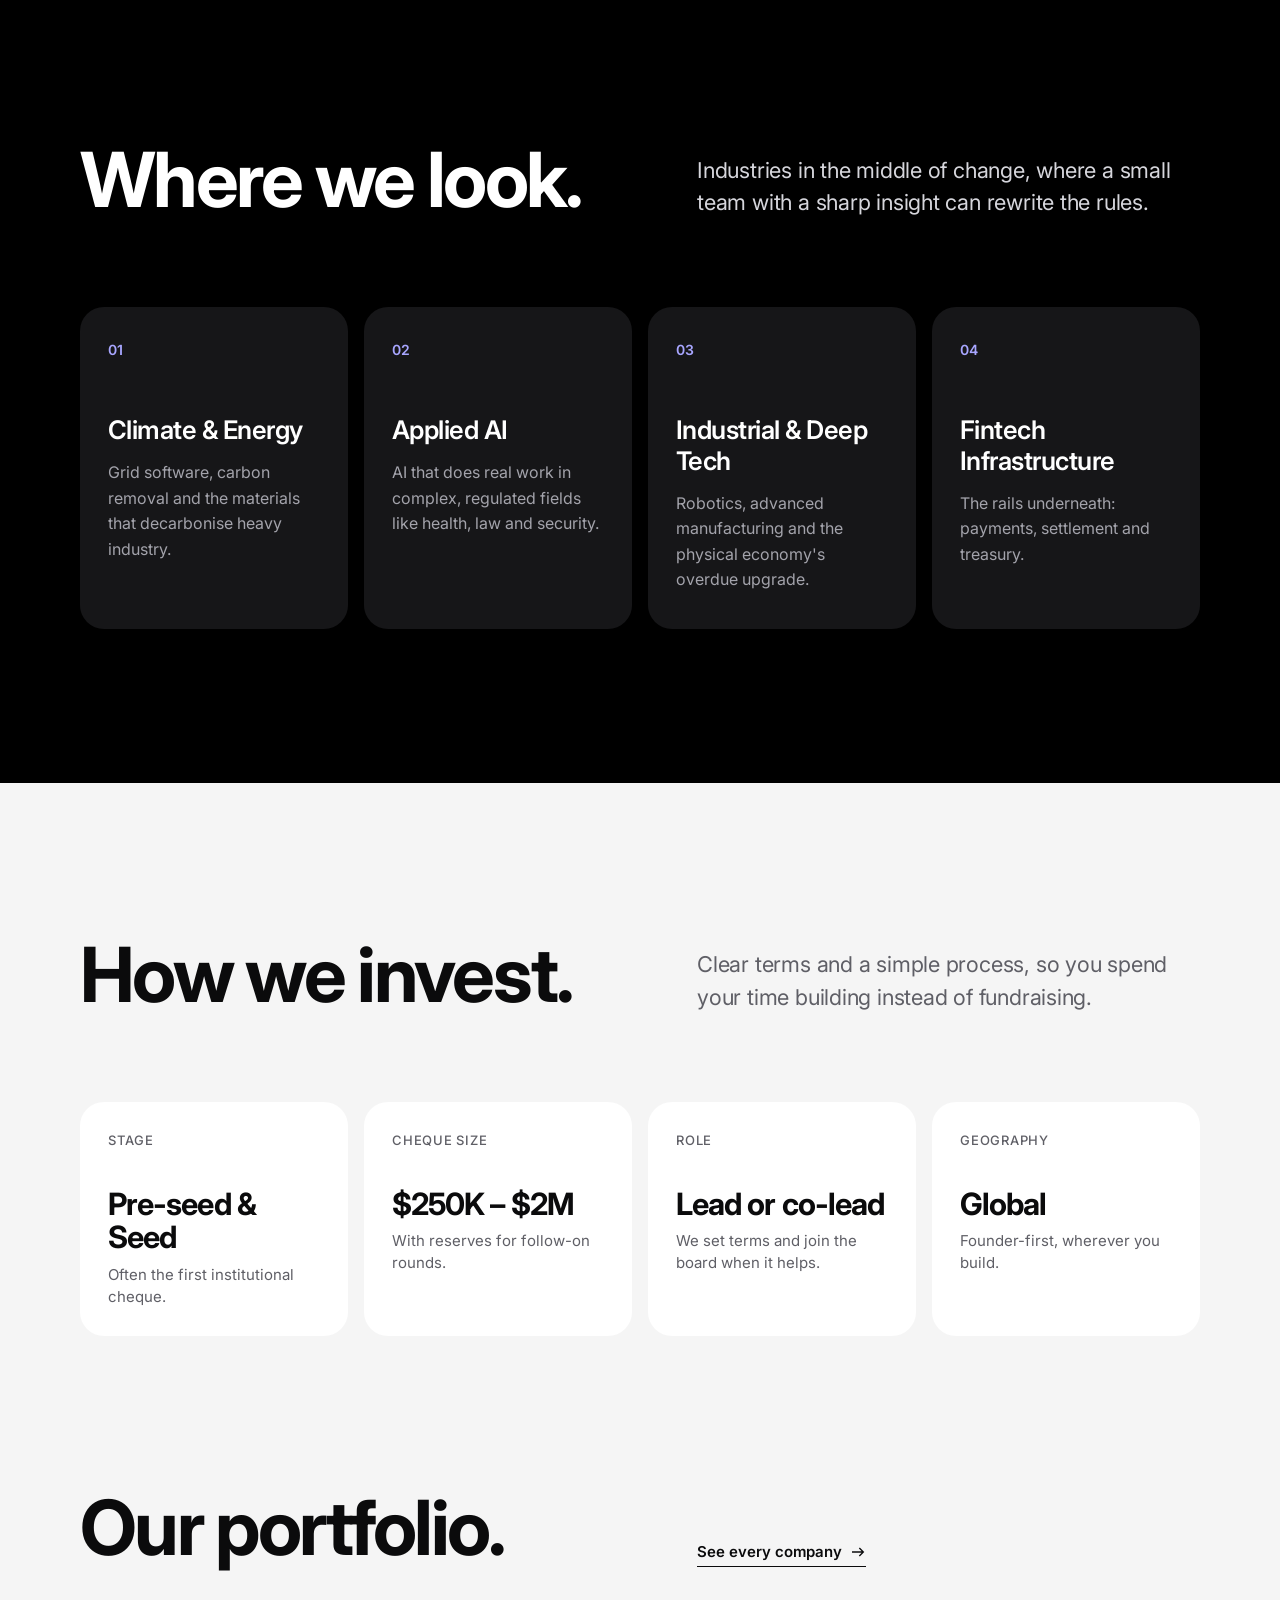
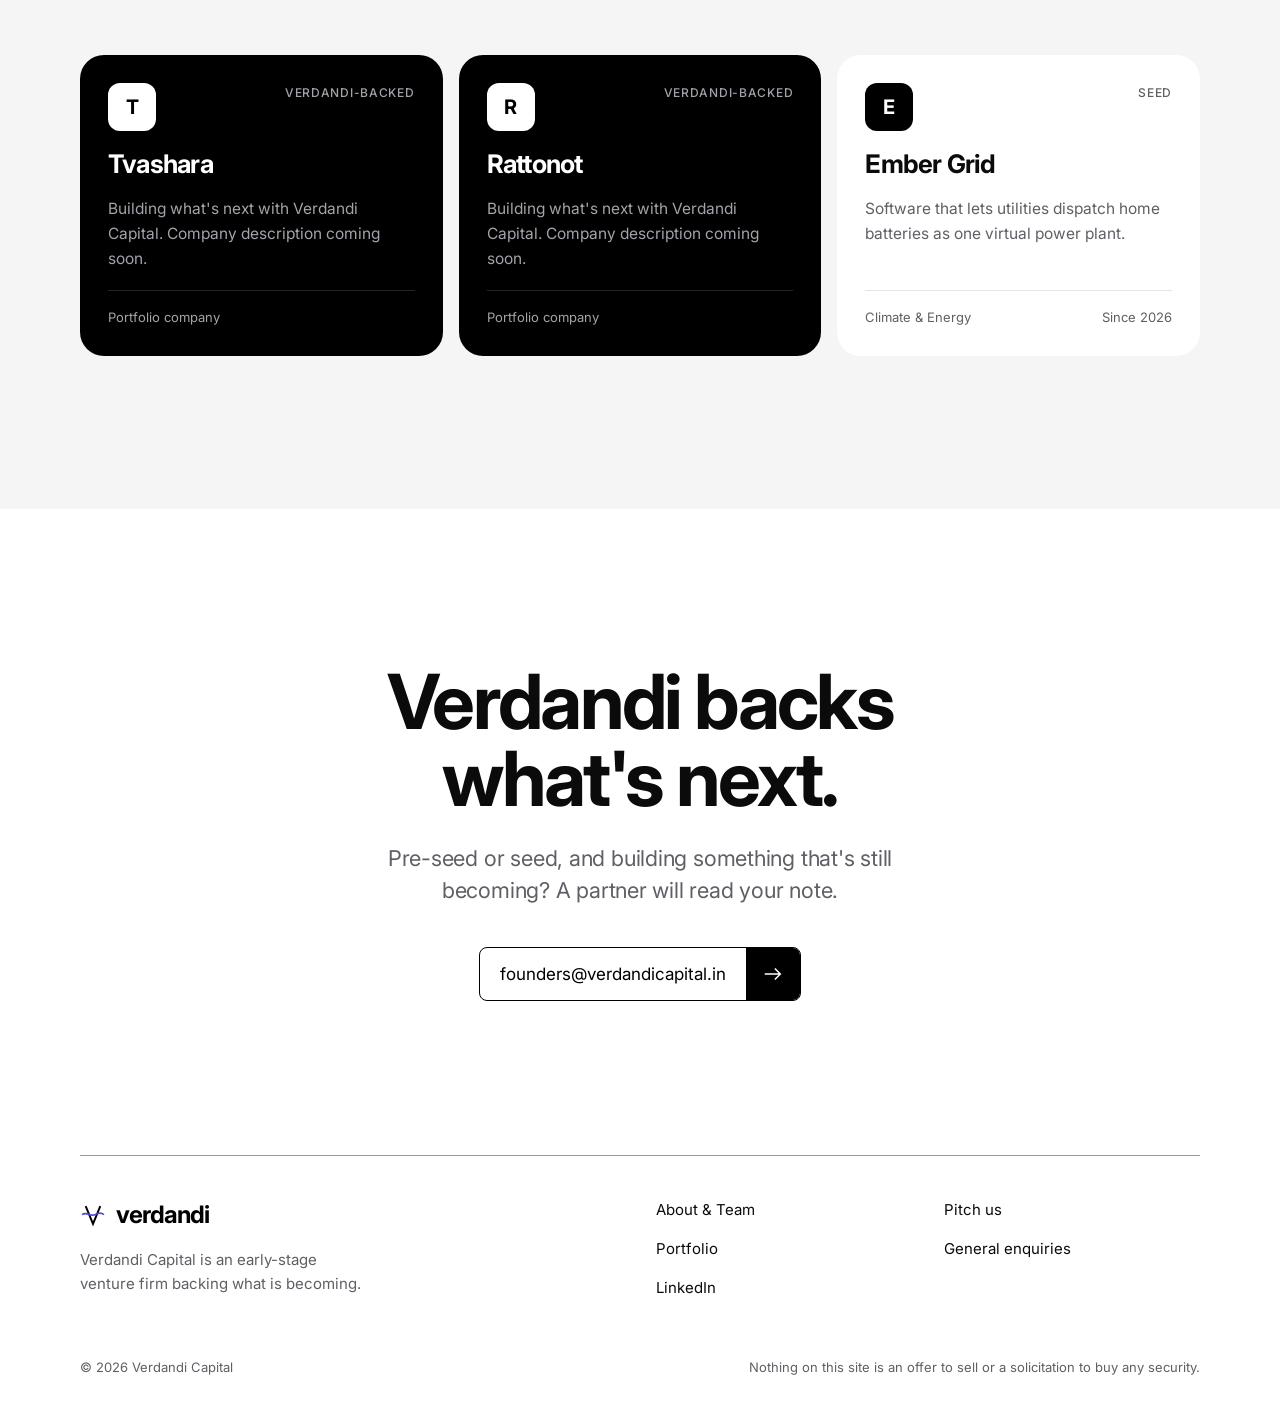
==== commit 74c95dfb: "Use verdandicapital.in custom domain Add CNAME for GitHub Pages and switch contact emails to the .in" ====
--- a/index.html
+++ b/index.html
@@ -16,7 +16,7 @@
 </head>
 <body class="page-dark">
   <a class="skip-link" href="#main">Skip to content</a>
-  <a class="announce" href="mailto:founders@verdandicapital.com">Now backing pre-seed &amp; seed founders →</a>
+  <a class="announce" href="mailto:founders@verdandicapital.in">Now backing pre-seed &amp; seed founders →</a>
 
   <header class="site-header">
     <div class="container header-inner">
@@ -31,7 +31,7 @@
           <li><a href="about.html">About</a></li>
           <li><a href="portfolio.html">Portfolio</a></li>
         </ul>
-        <a class="btn btn-outline" href="mailto:founders@verdandicapital.com">Pitch us
+        <a class="btn btn-outline" href="mailto:founders@verdandicapital.in">Pitch us
           <svg viewBox="0 0 24 24" fill="none" aria-hidden="true"><path d="M3 12h17M14 6l6 6-6 6" stroke="currentColor" stroke-width="1.6"/></svg></a>
       </nav>
     </div>
@@ -50,7 +50,7 @@
         <h1 class="rise">Backing what is becoming.</h1>
         <p class="lede rise d1">Early-stage venture capital for founders at pre-seed and seed.</p>
         <div class="hero-cta rise d2">
-          <a class="field-cta" href="mailto:founders@verdandicapital.com">
+          <a class="field-cta" href="mailto:founders@verdandicapital.in">
             <span>Send us your deck…</span>
             <i><svg viewBox="0 0 24 24" fill="none" aria-hidden="true"><path d="M3 12h17M14 6l6 6-6 6" stroke="currentColor" stroke-width="1.6"/></svg></i>
           </a>
@@ -177,8 +177,8 @@
         <h2 class="reveal">Verdandi backs what's next.</h2>
         <p class="lede reveal" data-delay="1">Pre-seed or seed, and building something that's still becoming? A partner will read your note.</p>
         <div class="reveal" data-delay="2">
-          <a class="field-cta is-light" href="mailto:founders@verdandicapital.com">
-            <span>founders@verdandicapital.com</span>
+          <a class="field-cta is-light" href="mailto:founders@verdandicapital.in">
+            <span>founders@verdandicapital.in</span>
             <i><svg viewBox="0 0 24 24" fill="none" aria-hidden="true"><path d="M3 12h17M14 6l6 6-6 6" stroke="currentColor" stroke-width="1.6"/></svg></i>
           </a>
         </div>
@@ -198,9 +198,9 @@
         </div>
         <ul class="footer-links">
           <li><a href="about.html">About &amp; Team</a></li>
-          <li><a href="mailto:founders@verdandicapital.com">Pitch us</a></li>
+          <li><a href="mailto:founders@verdandicapital.in">Pitch us</a></li>
           <li><a href="portfolio.html">Portfolio</a></li>
-          <li><a href="mailto:hello@verdandicapital.com">General enquiries</a></li>
+          <li><a href="mailto:hello@verdandicapital.in">General enquiries</a></li>
           <li><a href="#" rel="noopener">LinkedIn</a></li>
         </ul>
         <div class="footer-legal">
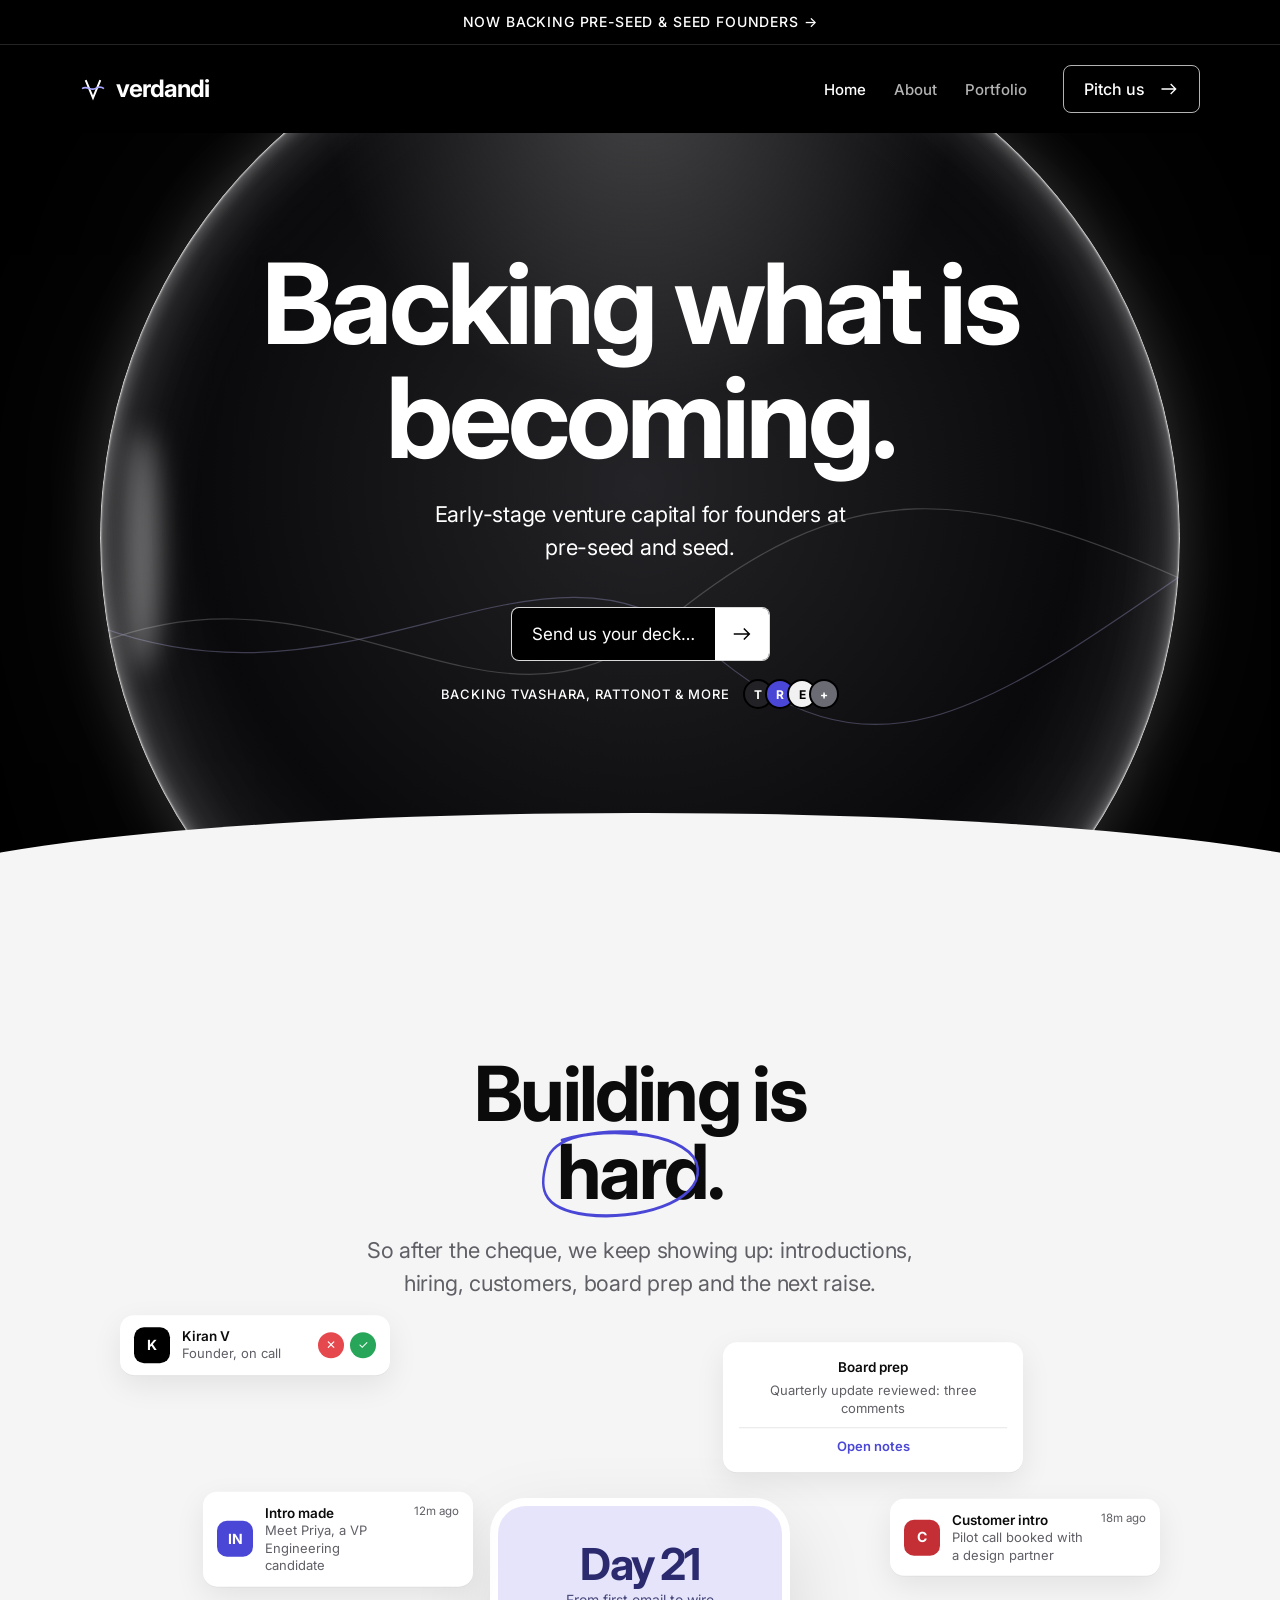
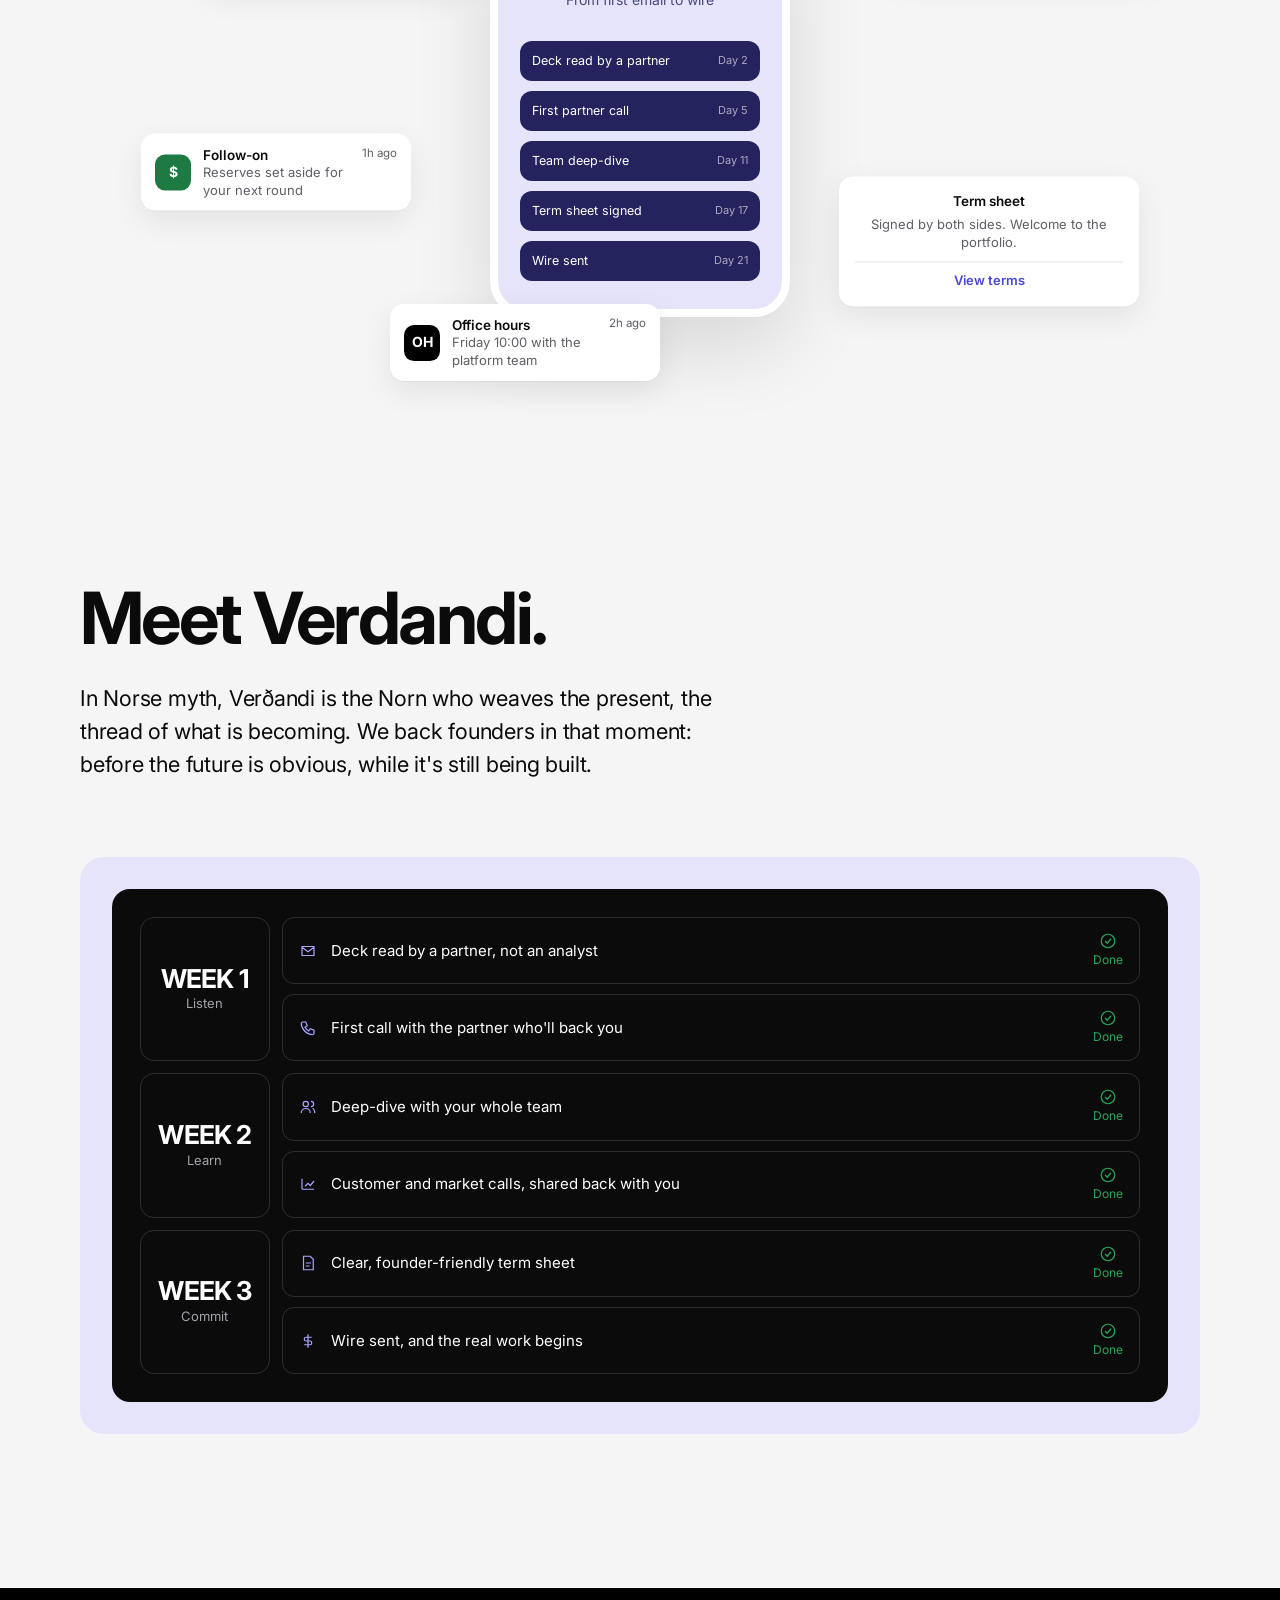
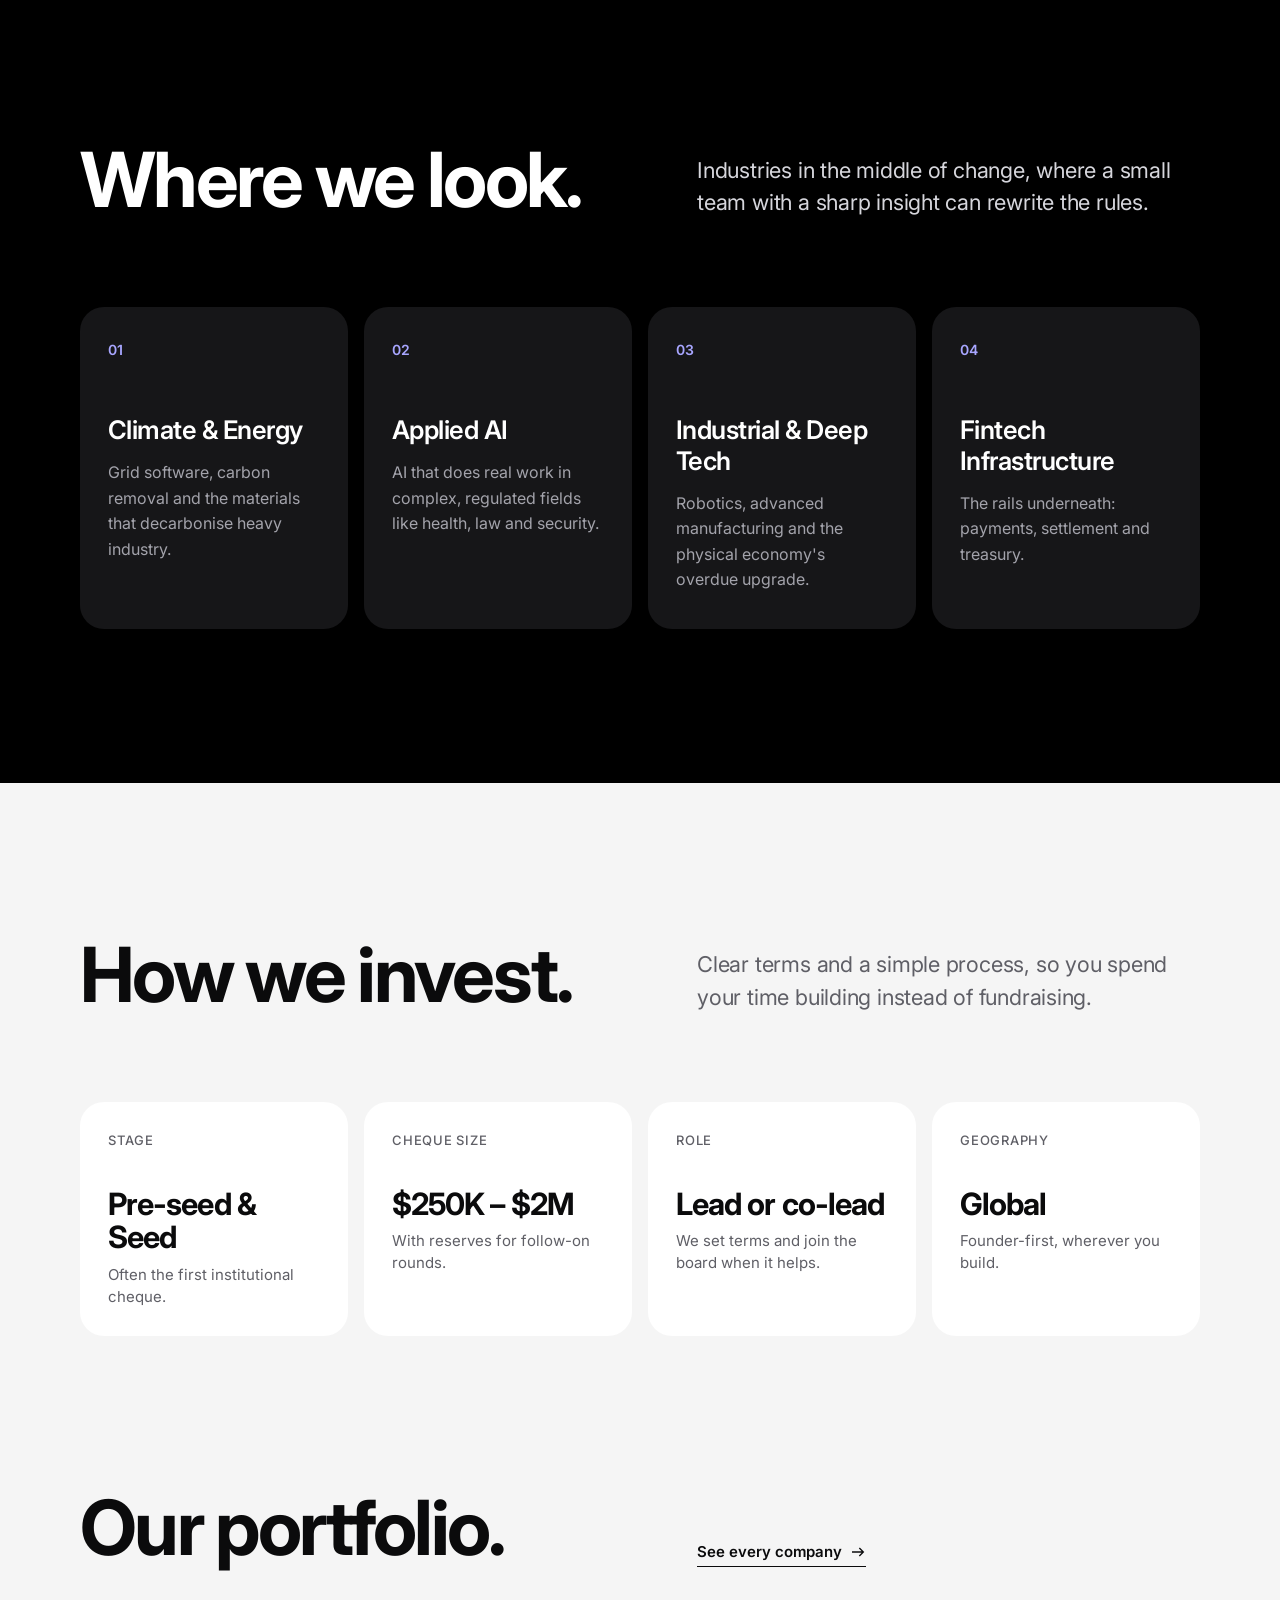
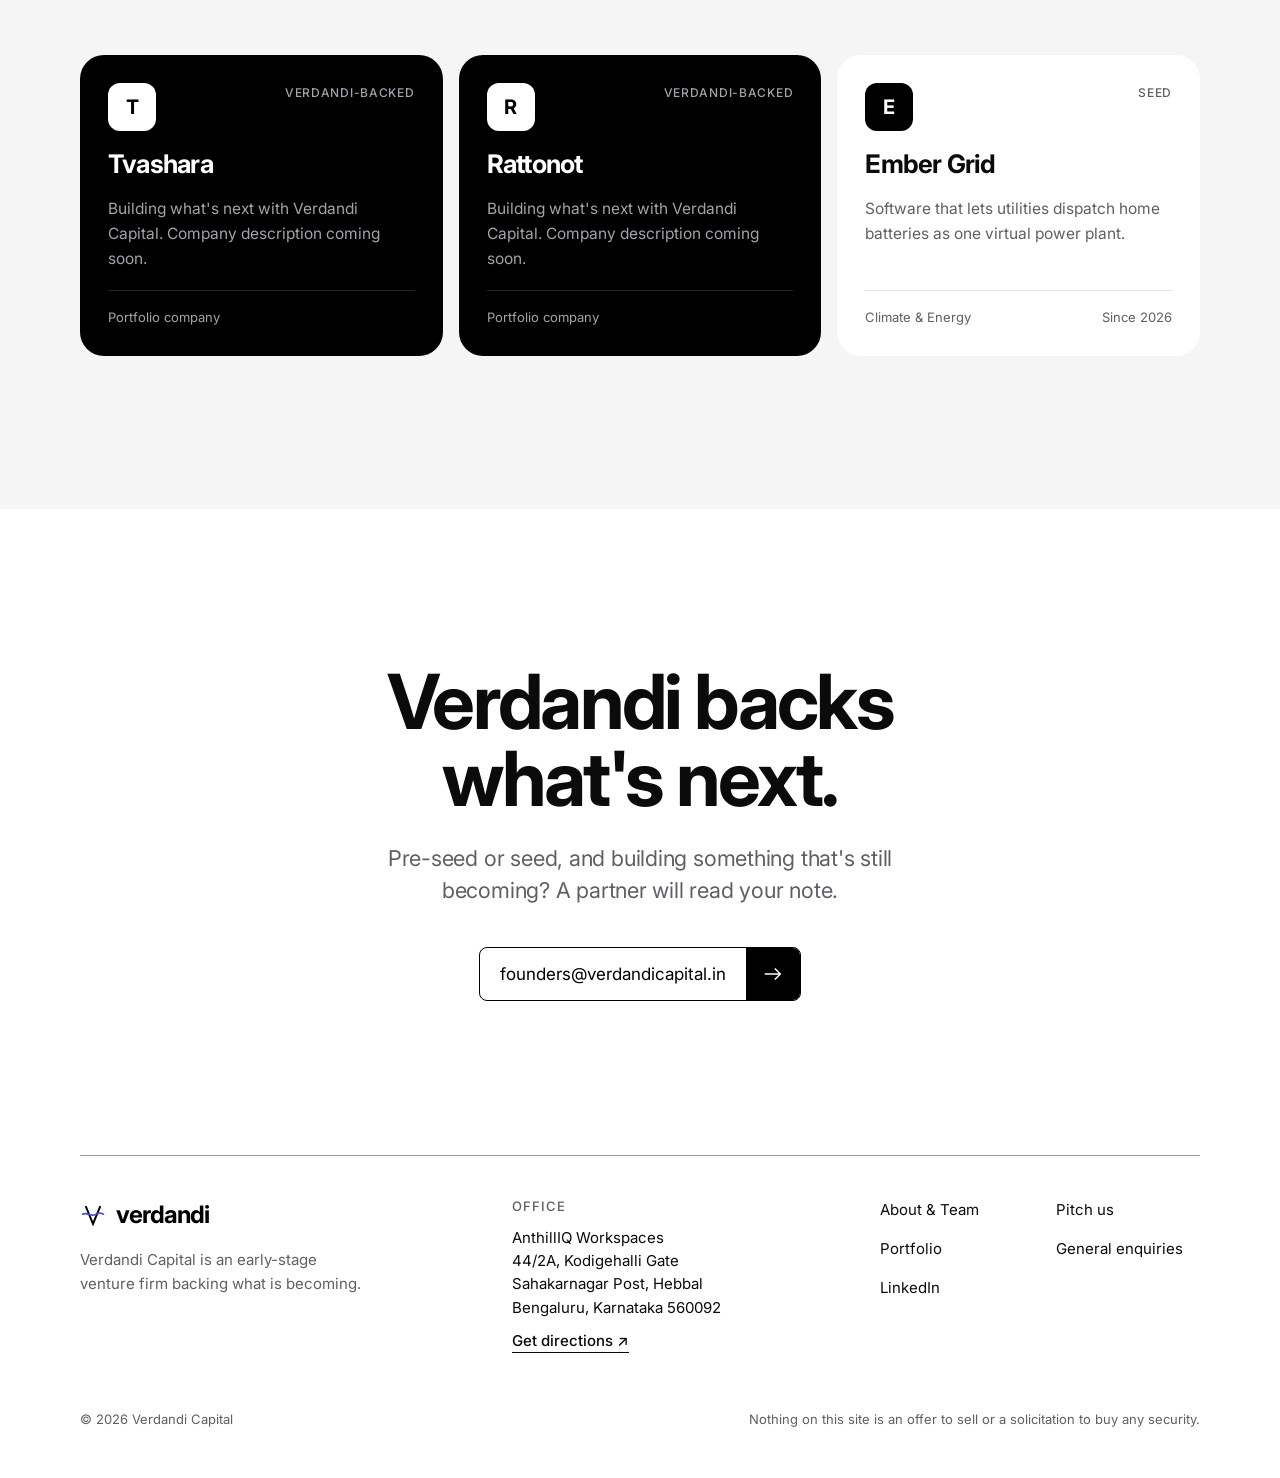
==== commit 0488d5a9: "Add real team and office address Team: Kiran V (Founder), Sangam L R and Renuka Prasad (Co-Founders)" ====
--- a/index.html
+++ b/index.html
@@ -81,7 +81,7 @@
             <div class="core-row">Wire sent <em>Day 21</em></div>
           </div>
 
-          <div class="note n1" data-depth=".5"><span class="ico">A</span><div><b>Astrid Halvorsen</b><span>Partner, on call</span></div><span class="act" aria-hidden="true"><i>✕</i><i>✓</i></span></div>
+          <div class="note n1" data-depth=".5"><span class="ico">K</span><div><b>Kiran V</b><span>Founder, on call</span></div><span class="act" aria-hidden="true"><i>✕</i><i>✓</i></span></div>
           <div class="note n2 is-wide" data-depth=".2"><b>Board prep</b><span>Quarterly update reviewed: three comments</span><a href="#" tabindex="-1">Open notes</a></div>
           <div class="note n3" data-depth=".65"><span class="ico" style="background:var(--indigo)">IN</span><div><b>Intro made</b><span>Meet Priya, a VP Engineering candidate</span></div><time>12m ago</time></div>
           <div class="note n4" data-depth=".35"><span class="ico" style="background:#c42f36">C</span><div><b>Customer intro</b><span>Pilot call booked with a design partner</span></div><time>18m ago</time></div>
@@ -196,6 +196,11 @@
           </a>
           <p>Verdandi Capital is an early-stage venture firm backing what is becoming.</p>
         </div>
+        <address class="footer-address">
+          <span class="label">Office</span>
+          <span>AnthillIQ Workspaces<br>44/2A, Kodigehalli Gate<br>Sahakarnagar Post, Hebbal<br>Bengaluru, Karnataka 560092</span>
+          <a href="https://www.google.com/maps/search/?api=1&amp;query=AnthillIQ+Workspaces+Kodigehalli+Gate+Hebbal+Bengaluru+560092" target="_blank" rel="noopener">Get directions ↗</a>
+        </address>
         <ul class="footer-links">
           <li><a href="about.html">About &amp; Team</a></li>
           <li><a href="mailto:founders@verdandicapital.in">Pitch us</a></li>
--- a/assets/css/styles.css
+++ b/assets/css/styles.css
@@ -398,9 +398,7 @@
 .norn-figure b { font-size: 17px; letter-spacing: -0.02em; }
 .norn-figure small { font-size: 11px; font-weight: 500; letter-spacing: .08em; text-transform: uppercase; color: var(--muted); }
 
-.team-grid { display: grid; grid-template-columns: repeat(4, 1fr); gap: 16px; }
-@media (max-width: 960px) { .team-grid { grid-template-columns: repeat(2, 1fr); } }
-@media (max-width: 480px) { .team-grid { grid-template-columns: 1fr; } }
+.team-grid { display: grid; grid-template-columns: repeat(auto-fill, minmax(240px, 1fr)); gap: 16px; }
 .person { background: var(--white); border-radius: var(--radius-lg); padding: 12px 12px 24px; display: grid; gap: 16px; }
 .portrait { aspect-ratio: 1; border-radius: 16px; background: radial-gradient(circle at 50% 30%, #3a3a40, var(--black) 70%); display: grid; place-items: center; overflow: hidden; box-shadow: inset 0 0 30px rgba(255,255,255,.12); }
 .portrait span { font-size: 64px; font-weight: 700; letter-spacing: -0.05em; color: var(--white); }
@@ -427,14 +425,18 @@
 /* ---------- Footer ---------- */
 
 .site-footer { background: var(--grey); padding: 0 0 48px; }
-.footer-inner { border-top: 1px solid rgba(0,0,0,.4); padding-top: 40px; display: grid; grid-template-columns: 1fr 1fr; gap: 32px; }
+.footer-inner { border-top: 1px solid rgba(0,0,0,.4); padding-top: 40px; display: grid; grid-template-columns: 1.2fr 1fr 1fr; gap: 32px 48px; }
+.footer-address { font-style: normal; display: grid; gap: 10px; align-content: start; font-size: 15px; line-height: 1.55; }
+.footer-address a { font-weight: 500; width: fit-content; border-bottom: 1px solid currentColor; }
+.footer-address a:hover { color: var(--indigo); }
 .site-footer .brand { color: var(--black); }
 .site-footer p { color: var(--muted); font-size: 15px; margin-top: 12px; max-width: 32ch; }
 .footer-links { display: grid; grid-template-columns: 1fr 1fr; gap: 12px 32px; list-style: none; margin: 0; padding: 0; align-content: start; }
 .footer-links a { font-size: 15px; color: var(--text); }
 .footer-links a:hover { text-decoration: underline; text-underline-offset: 3px; }
 .footer-legal { grid-column: 1 / -1; display: flex; justify-content: space-between; flex-wrap: wrap; gap: 12px; font-size: 13px; color: var(--muted); padding-top: 24px; }
-@media (max-width: 640px) { .footer-inner { grid-template-columns: 1fr; } }
+@media (max-width: 900px) { .footer-inner { grid-template-columns: 1fr 1fr; } .footer-inner > :first-child { grid-column: 1 / -1; } }
+@media (max-width: 560px) { .footer-inner { grid-template-columns: 1fr; } }
 
 /* ---------- Reveal ---------- */
 
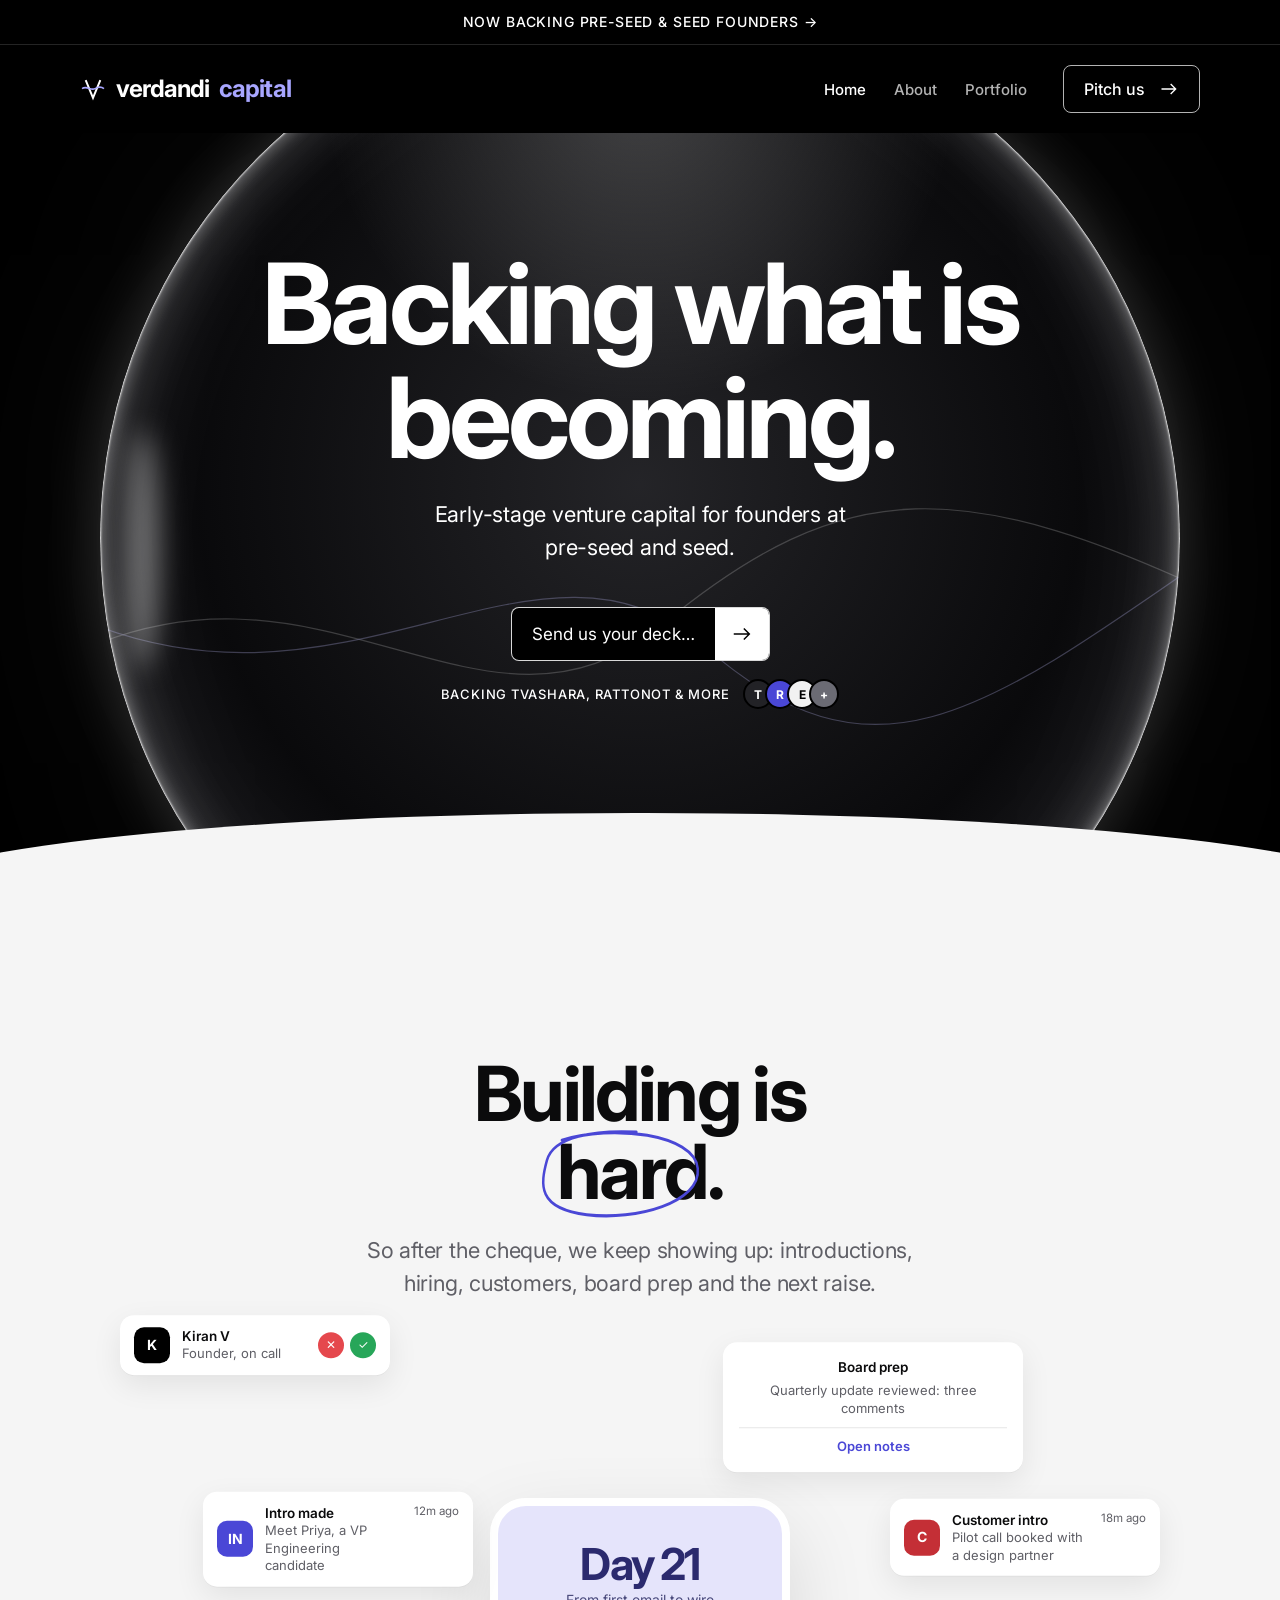
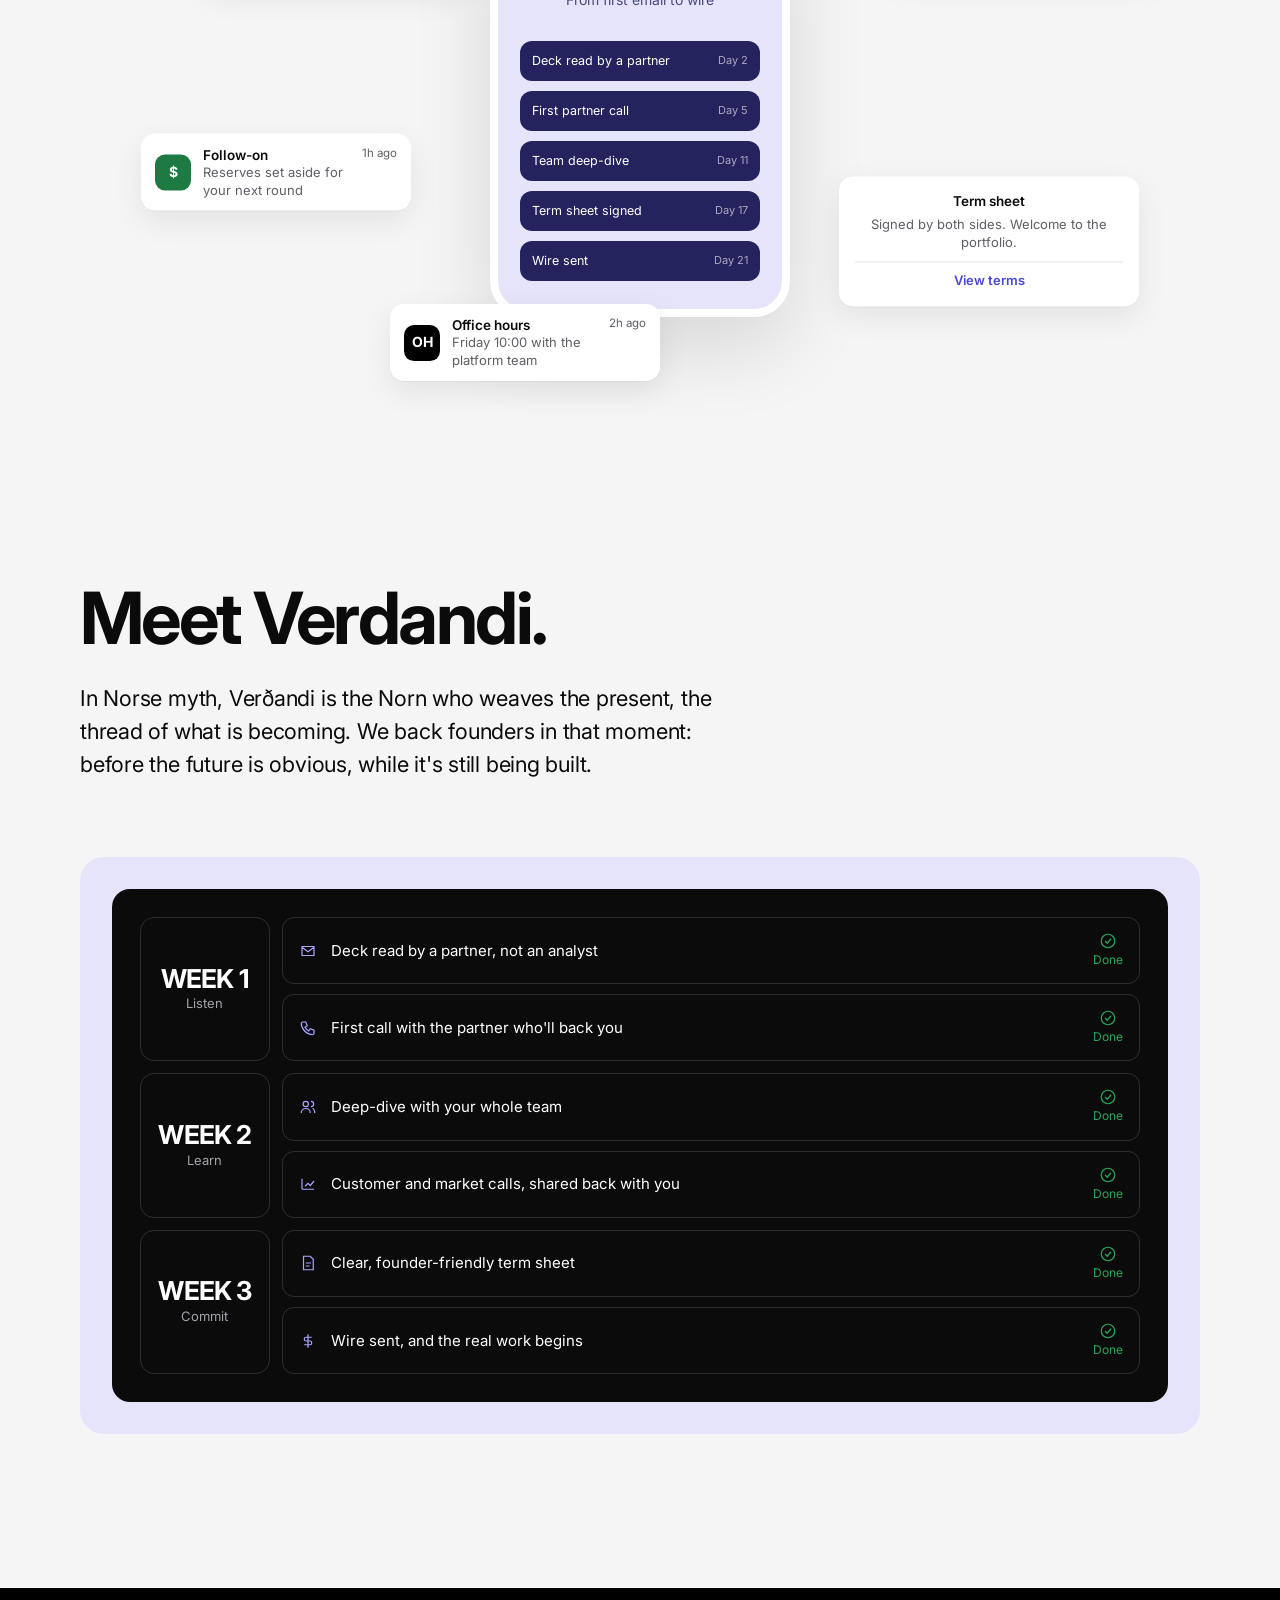
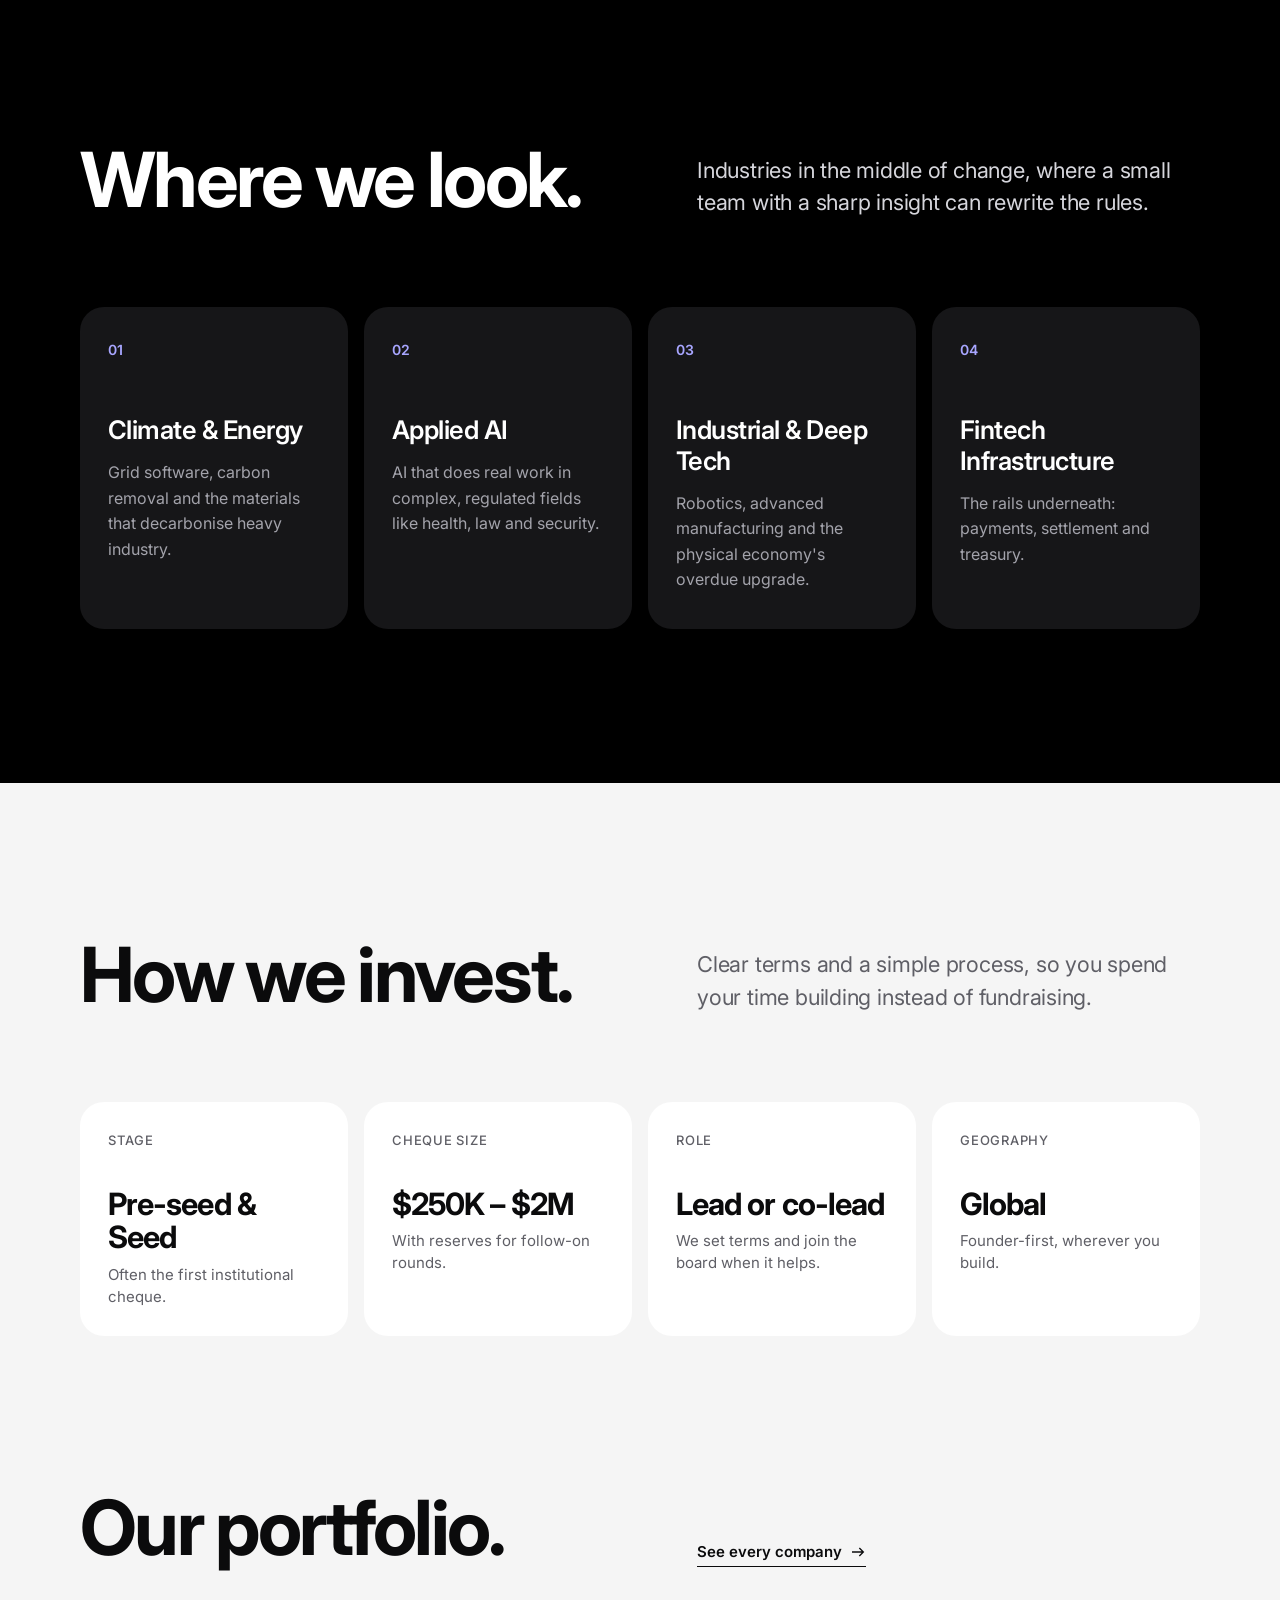
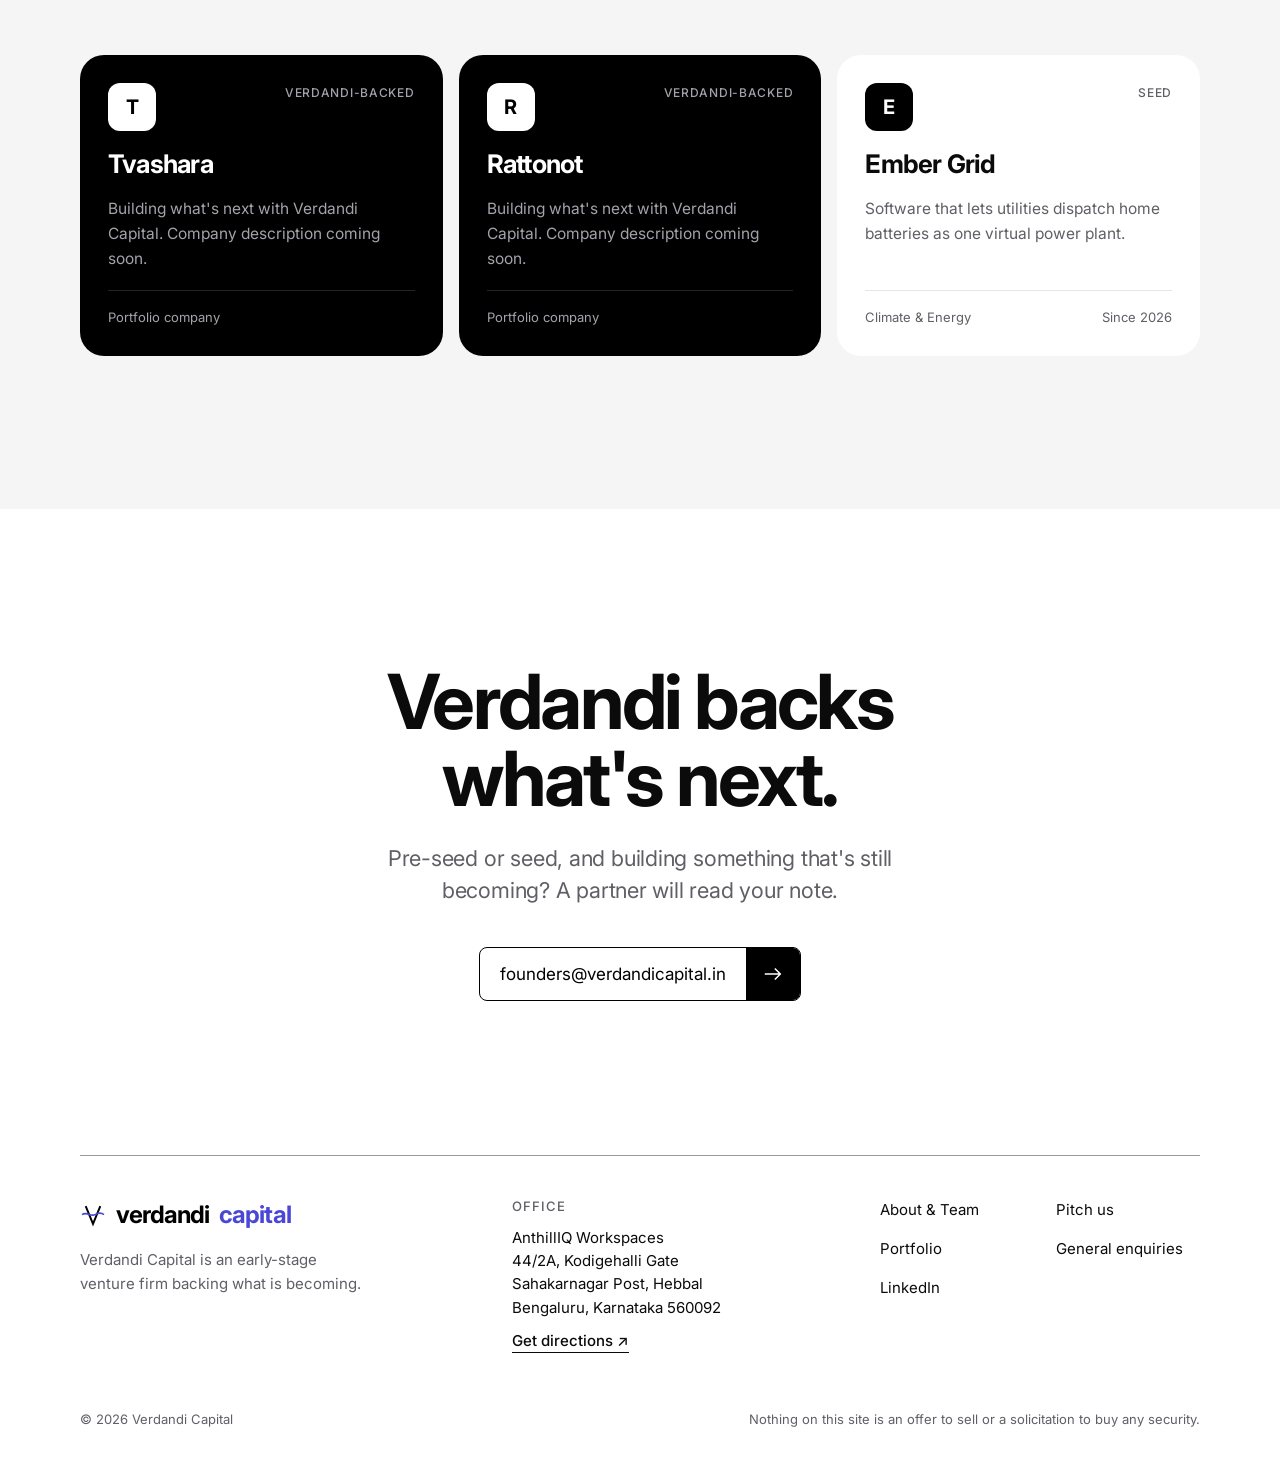
==== commit ff7c6f5d: "Show "verdandi capital" wordmark with violet "capital" Header uses light violet on black; footer use" ====
--- a/index.html
+++ b/index.html
@@ -22,7 +22,7 @@
     <div class="container header-inner">
       <a class="brand" href="index.html" aria-label="Verdandi Capital home">
         <svg class="brand-mark" viewBox="0 0 32 32" fill="none" aria-hidden="true"><path d="M7 5 16 27 25 5" stroke="currentColor" stroke-width="2.4"/><path d="M2.5 15.5c6-4 11 3 16 0s8.5-2 11 0" stroke="#a8a6ff" stroke-width="2"/></svg>
-        verdandi
+        verdandi <span class="brand-accent">capital</span>
       </a>
       <button class="nav-toggle" aria-label="Menu" aria-expanded="false" aria-controls="site-nav"><span></span><span></span></button>
       <nav class="nav" id="site-nav" aria-label="Primary">
@@ -192,7 +192,7 @@
         <div>
           <a class="brand" href="index.html" aria-label="Verdandi Capital home">
             <svg class="brand-mark" viewBox="0 0 32 32" fill="none" aria-hidden="true"><path d="M7 5 16 27 25 5" stroke="currentColor" stroke-width="2.4"/><path d="M2.5 15.5c6-4 11 3 16 0s8.5-2 11 0" stroke="#4a47d6" stroke-width="2"/></svg>
-            verdandi
+            verdandi <span class="brand-accent">capital</span>
           </a>
           <p>Verdandi Capital is an early-stage venture firm backing what is becoming.</p>
         </div>
--- a/assets/css/styles.css
+++ b/assets/css/styles.css
@@ -140,6 +140,8 @@
 
 .brand { display: inline-flex; align-items: center; gap: 10px; font-weight: 700; font-size: 24px; letter-spacing: -0.04em; }
 .brand-mark { width: 26px; height: 26px; }
+.brand-accent { color: #a8a6ff; } /* violet on black header */
+.site-footer .brand-accent { color: var(--indigo); } /* deeper violet on white footer */
 
 .nav { display: flex; align-items: center; gap: 36px; }
 .nav-links { display: flex; gap: 28px; list-style: none; margin: 0; padding: 0; }
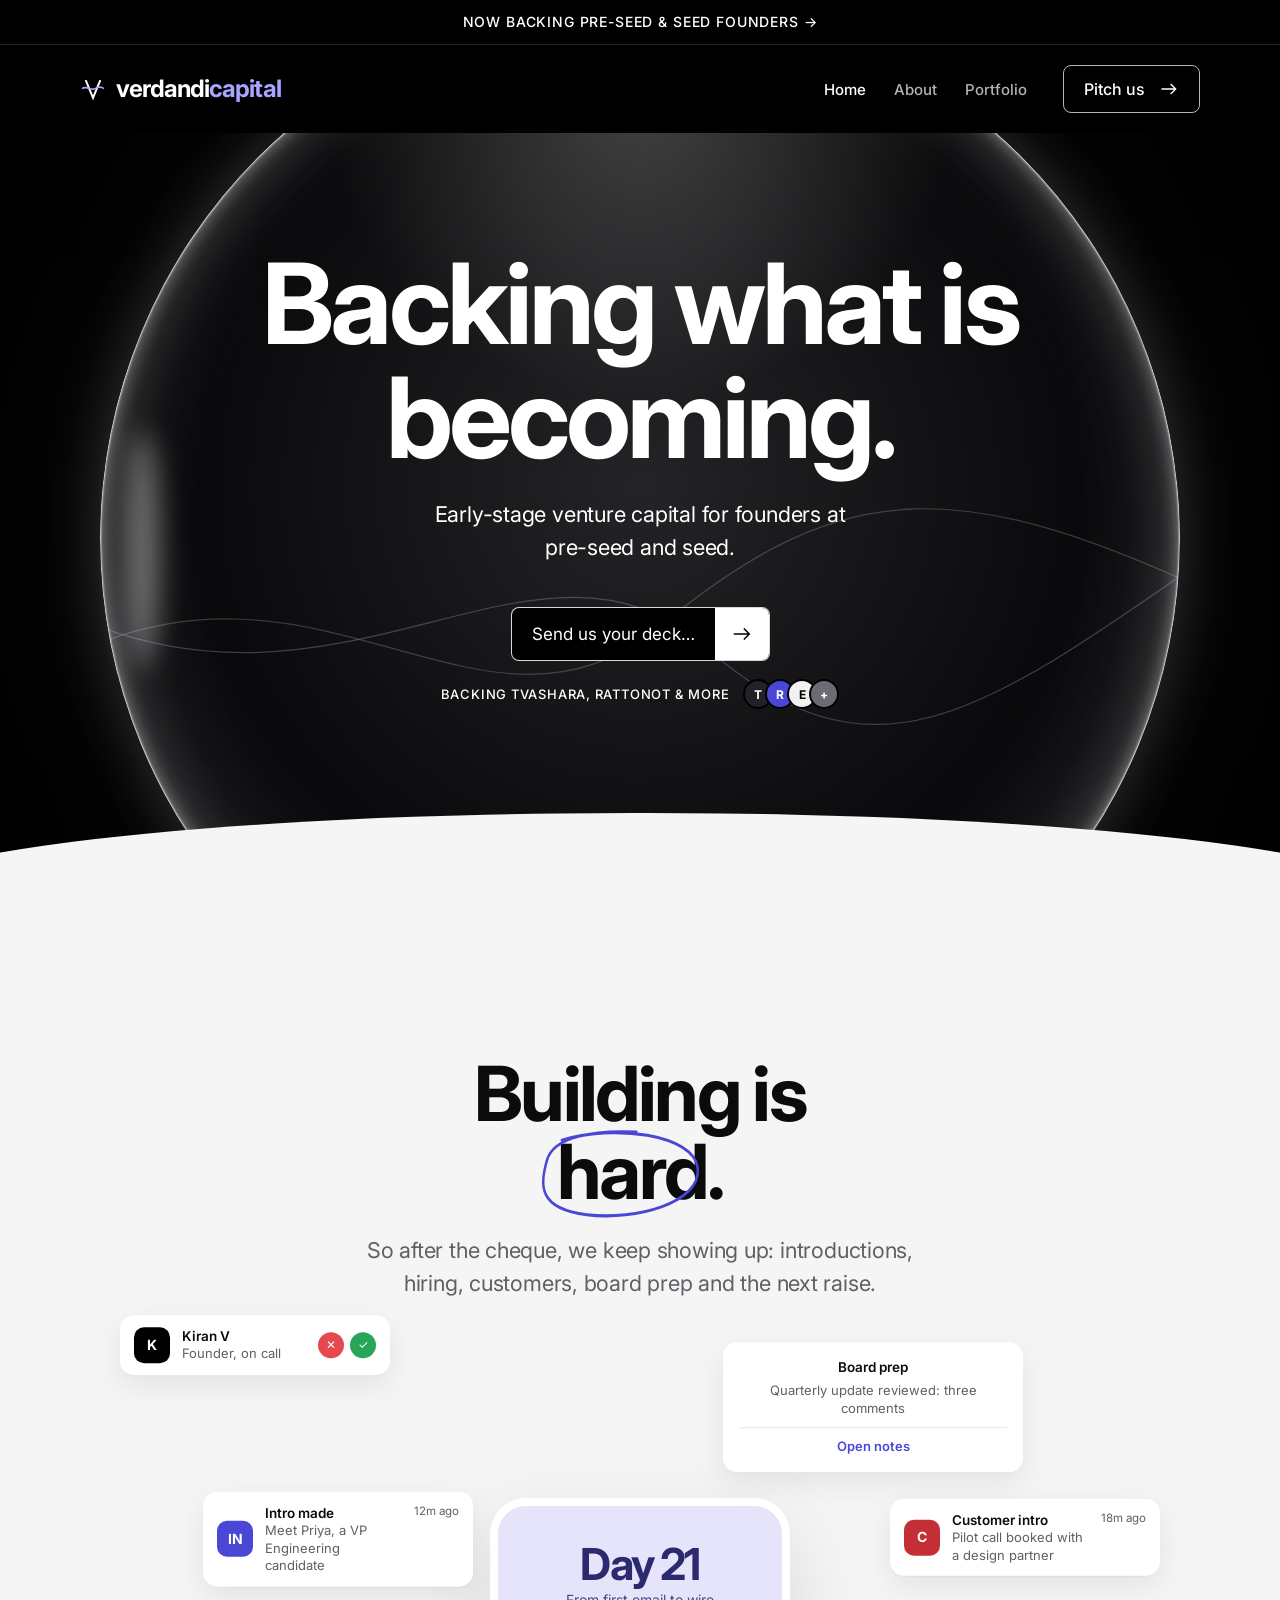
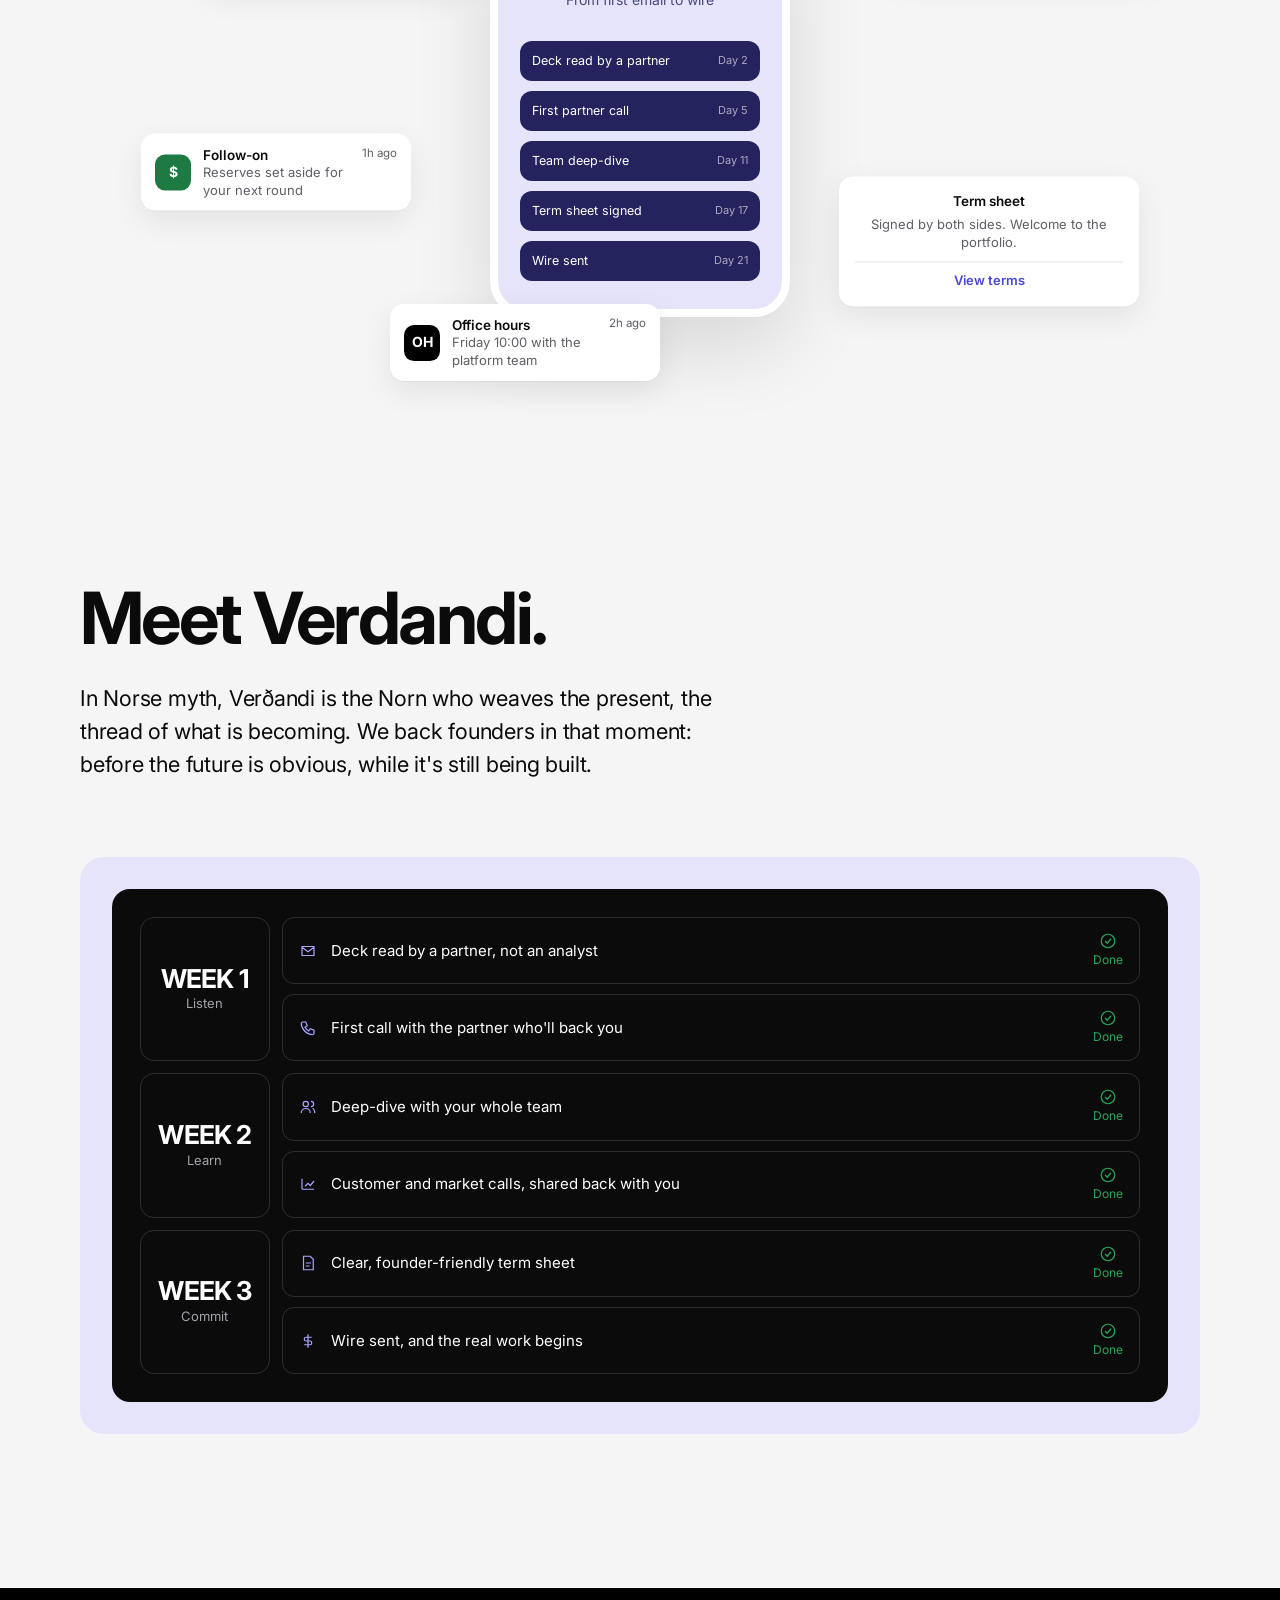
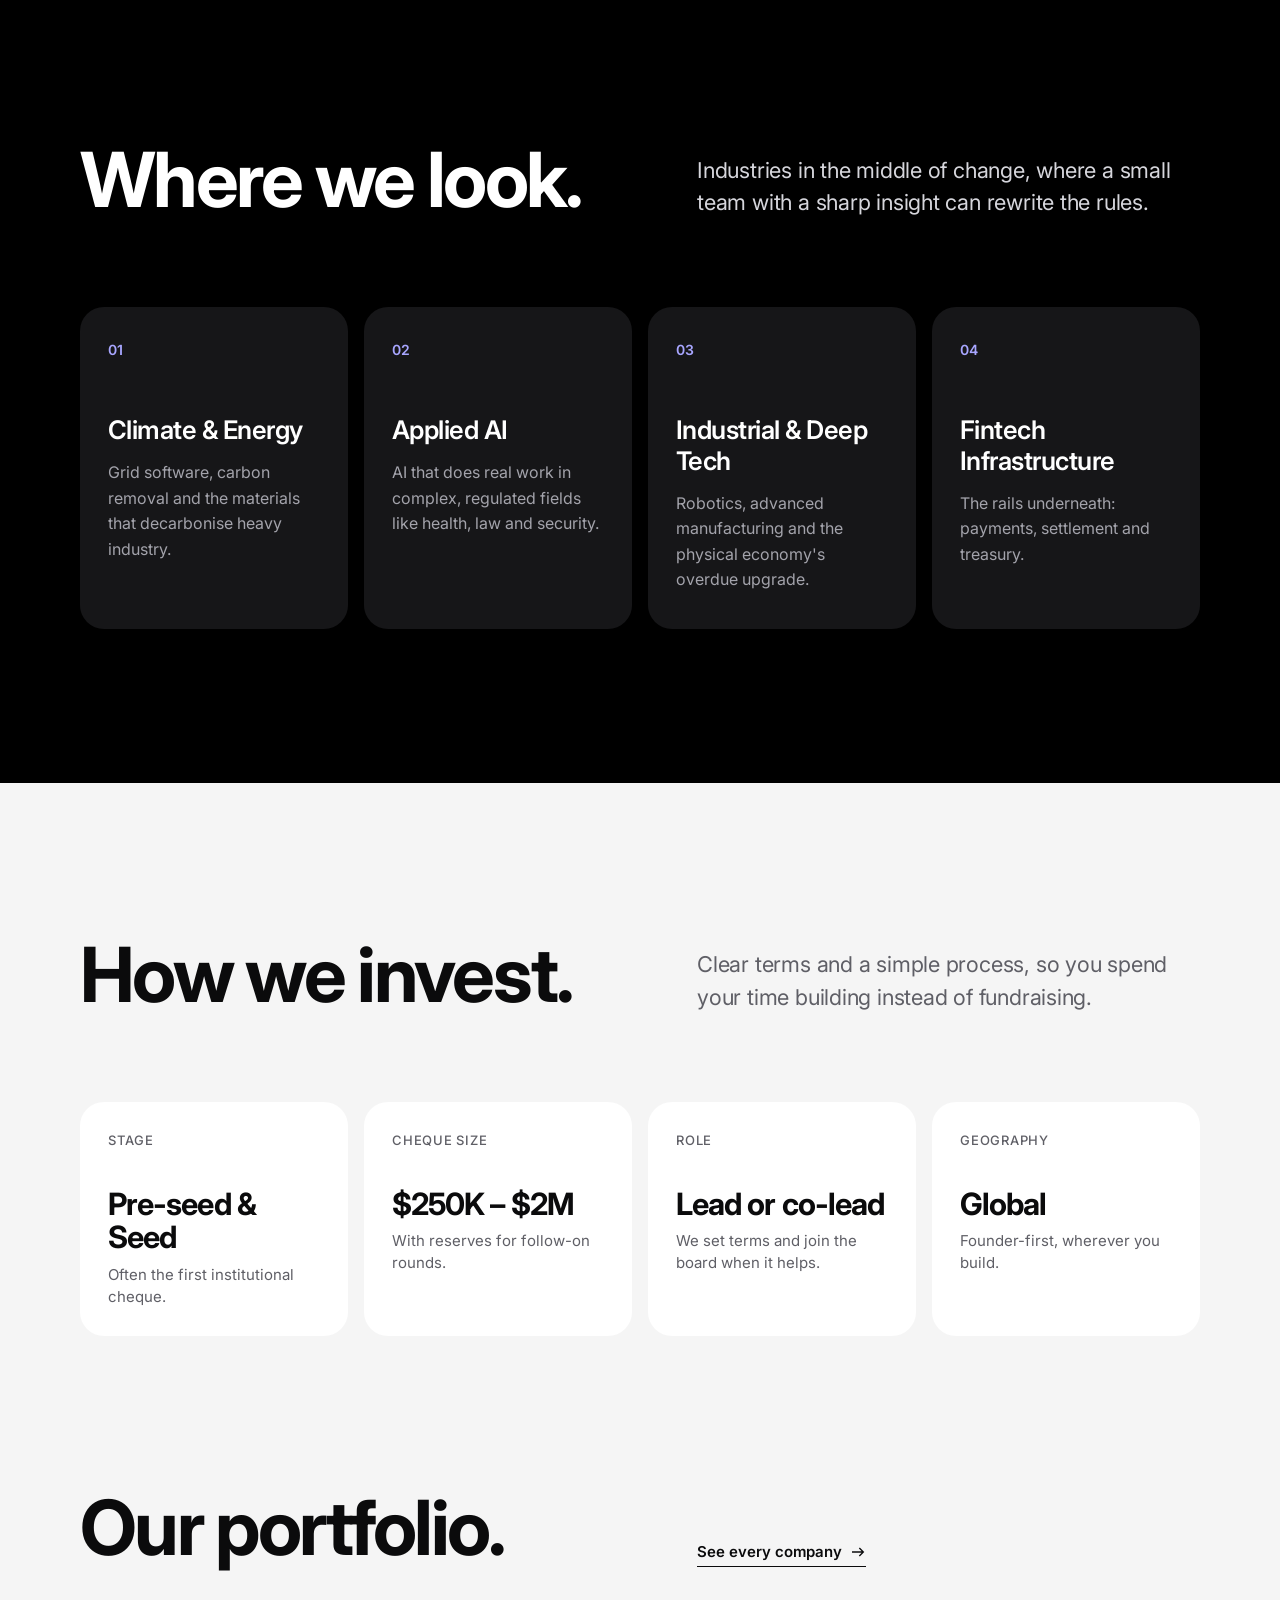
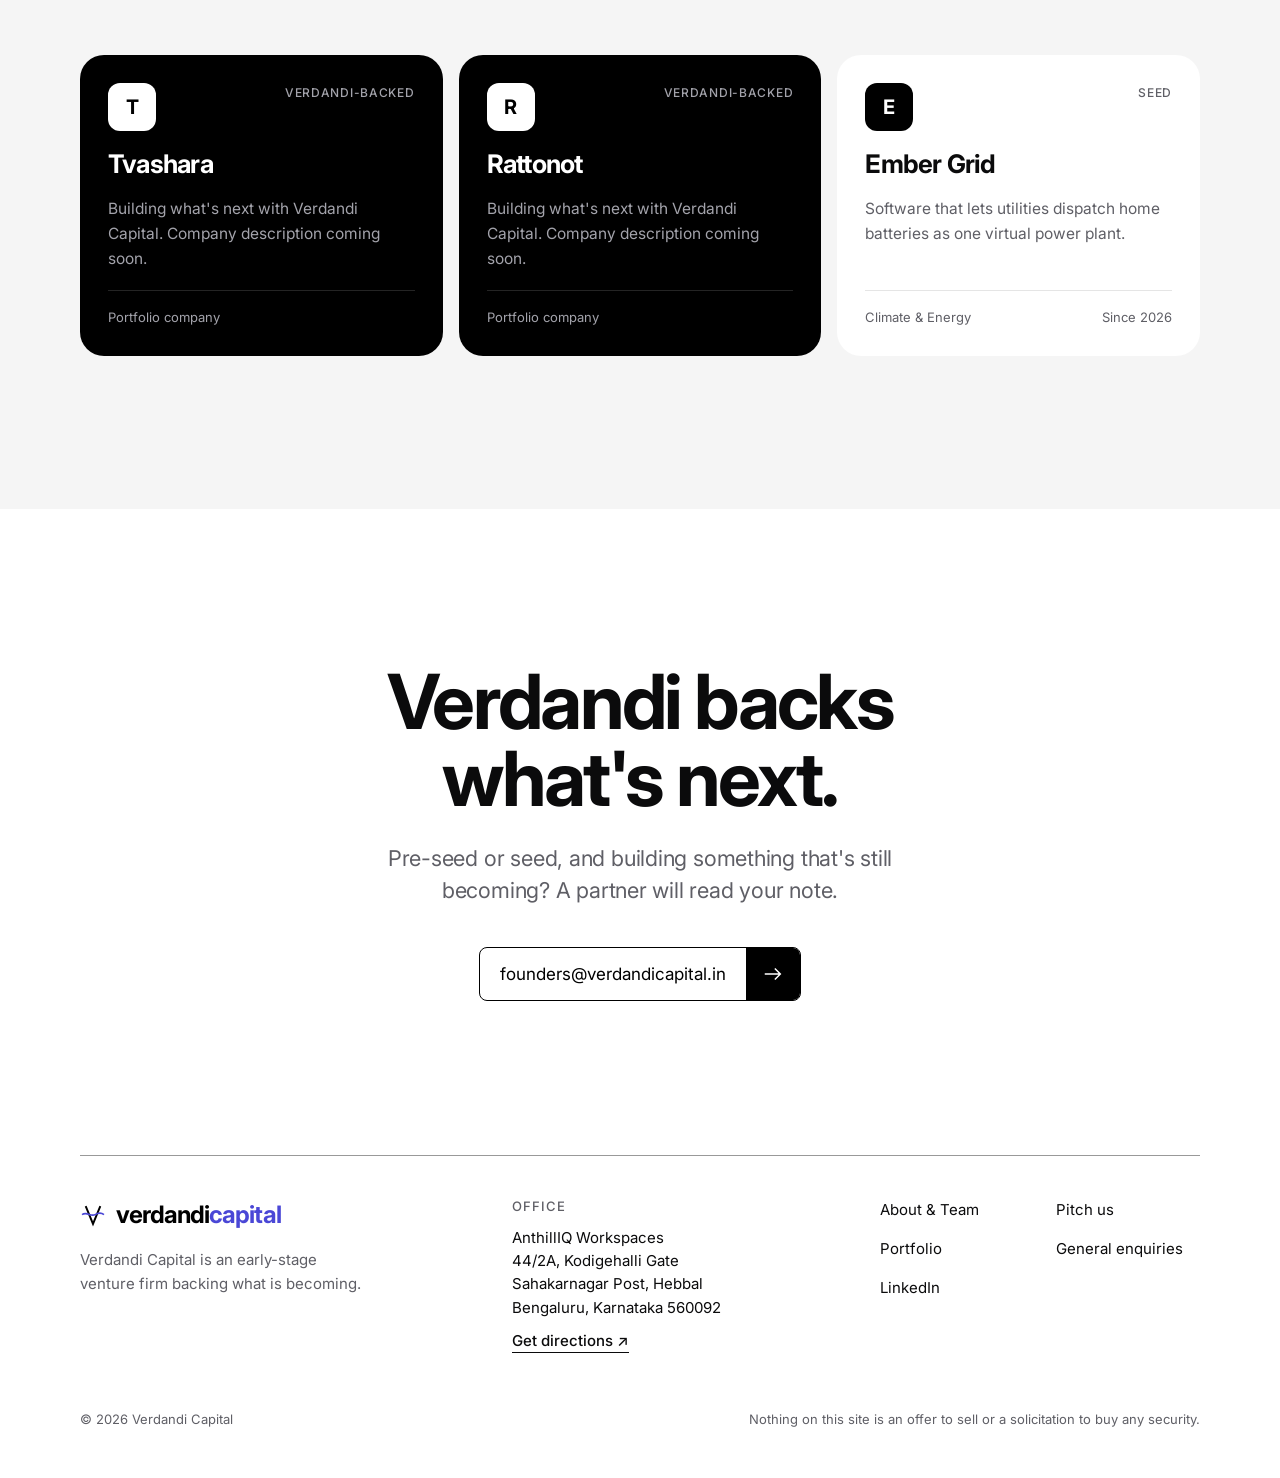
==== commit 62a328bf: "Join wordmark into one word; bust CSS/JS cache "verdandicapital" now renders without a gap. Versione" ====
--- a/index.html
+++ b/index.html
@@ -12,7 +12,7 @@
   <link rel="preconnect" href="https://fonts.googleapis.com">
   <link rel="preconnect" href="https://fonts.gstatic.com" crossorigin>
   <link href="https://fonts.googleapis.com/css2?family=Inter:wght@400;500;600;700&display=swap" rel="stylesheet">
-  <link rel="stylesheet" href="assets/css/styles.css">
+  <link rel="stylesheet" href="assets/css/styles.css?v=3">
 </head>
 <body class="page-dark">
   <a class="skip-link" href="#main">Skip to content</a>
@@ -22,7 +22,7 @@
     <div class="container header-inner">
       <a class="brand" href="index.html" aria-label="Verdandi Capital home">
         <svg class="brand-mark" viewBox="0 0 32 32" fill="none" aria-hidden="true"><path d="M7 5 16 27 25 5" stroke="currentColor" stroke-width="2.4"/><path d="M2.5 15.5c6-4 11 3 16 0s8.5-2 11 0" stroke="#a8a6ff" stroke-width="2"/></svg>
-        verdandi <span class="brand-accent">capital</span>
+        <span class="brand-word">verdandi<span class="brand-accent">capital</span></span>
       </a>
       <button class="nav-toggle" aria-label="Menu" aria-expanded="false" aria-controls="site-nav"><span></span><span></span></button>
       <nav class="nav" id="site-nav" aria-label="Primary">
@@ -192,7 +192,7 @@
         <div>
           <a class="brand" href="index.html" aria-label="Verdandi Capital home">
             <svg class="brand-mark" viewBox="0 0 32 32" fill="none" aria-hidden="true"><path d="M7 5 16 27 25 5" stroke="currentColor" stroke-width="2.4"/><path d="M2.5 15.5c6-4 11 3 16 0s8.5-2 11 0" stroke="#4a47d6" stroke-width="2"/></svg>
-            verdandi <span class="brand-accent">capital</span>
+            <span class="brand-word">verdandi<span class="brand-accent">capital</span></span>
           </a>
           <p>Verdandi Capital is an early-stage venture firm backing what is becoming.</p>
         </div>
@@ -216,6 +216,6 @@
     </div>
   </footer>
 
-  <script src="assets/js/main.js"></script>
+  <script src="assets/js/main.js?v=3"></script>
 </body>
 </html>
--- a/assets/css/styles.css
+++ b/assets/css/styles.css
@@ -140,6 +140,7 @@
 
 .brand { display: inline-flex; align-items: center; gap: 10px; font-weight: 700; font-size: 24px; letter-spacing: -0.04em; }
 .brand-mark { width: 26px; height: 26px; }
+.brand-word { white-space: nowrap; }
 .brand-accent { color: #a8a6ff; } /* violet on black header */
 .site-footer .brand-accent { color: var(--indigo); } /* deeper violet on white footer */
 
